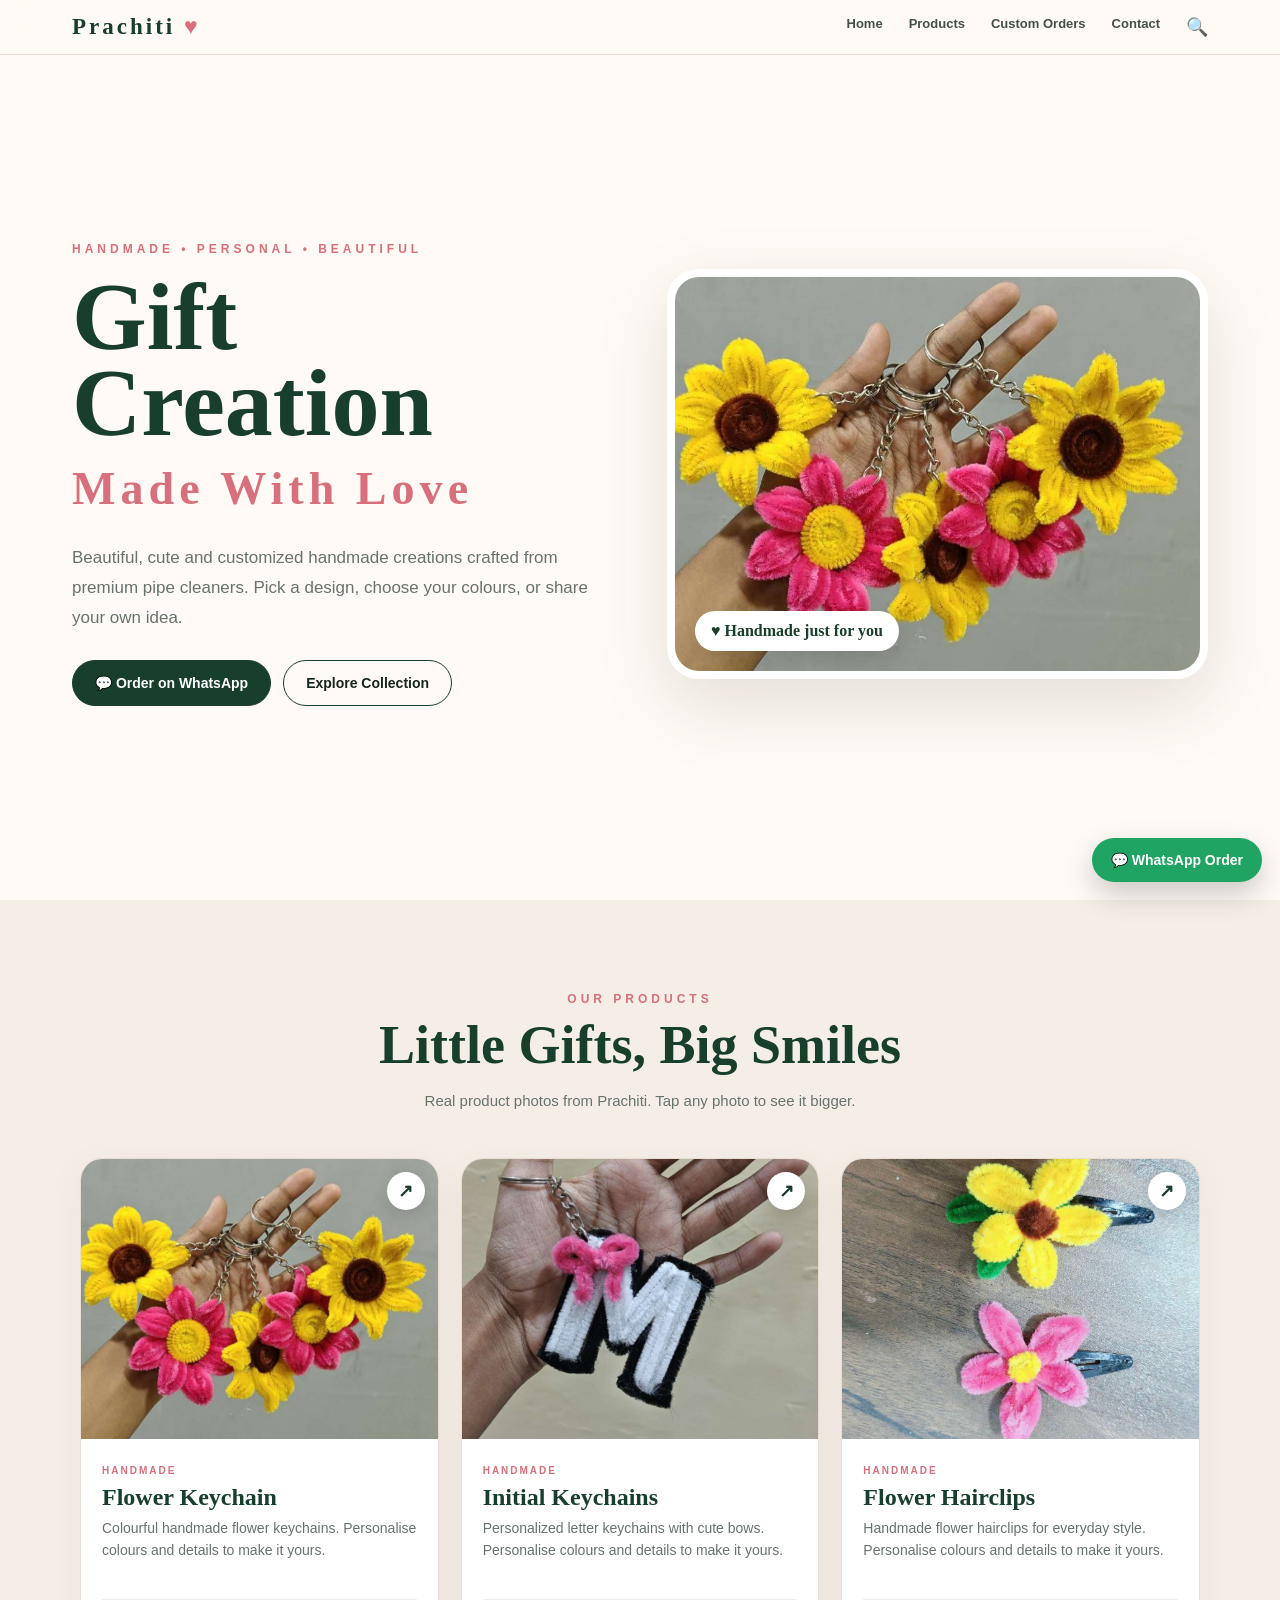
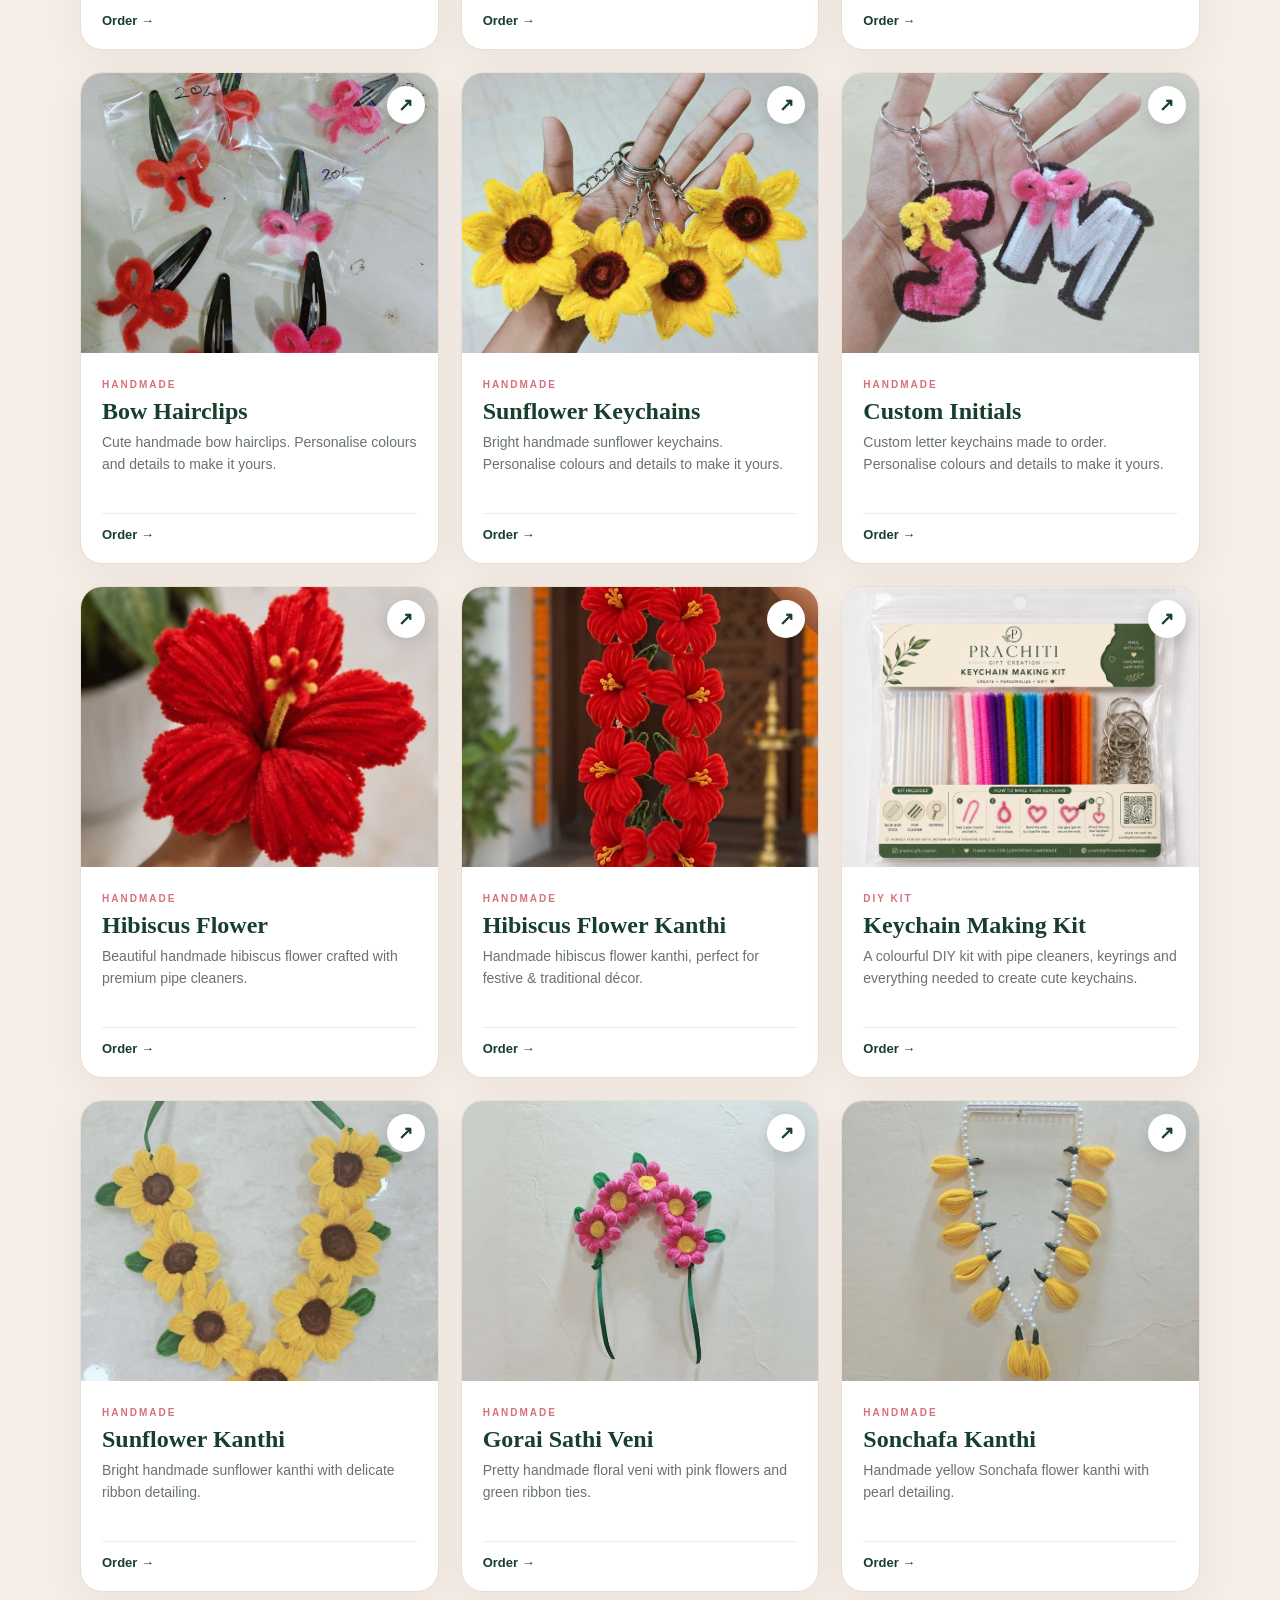
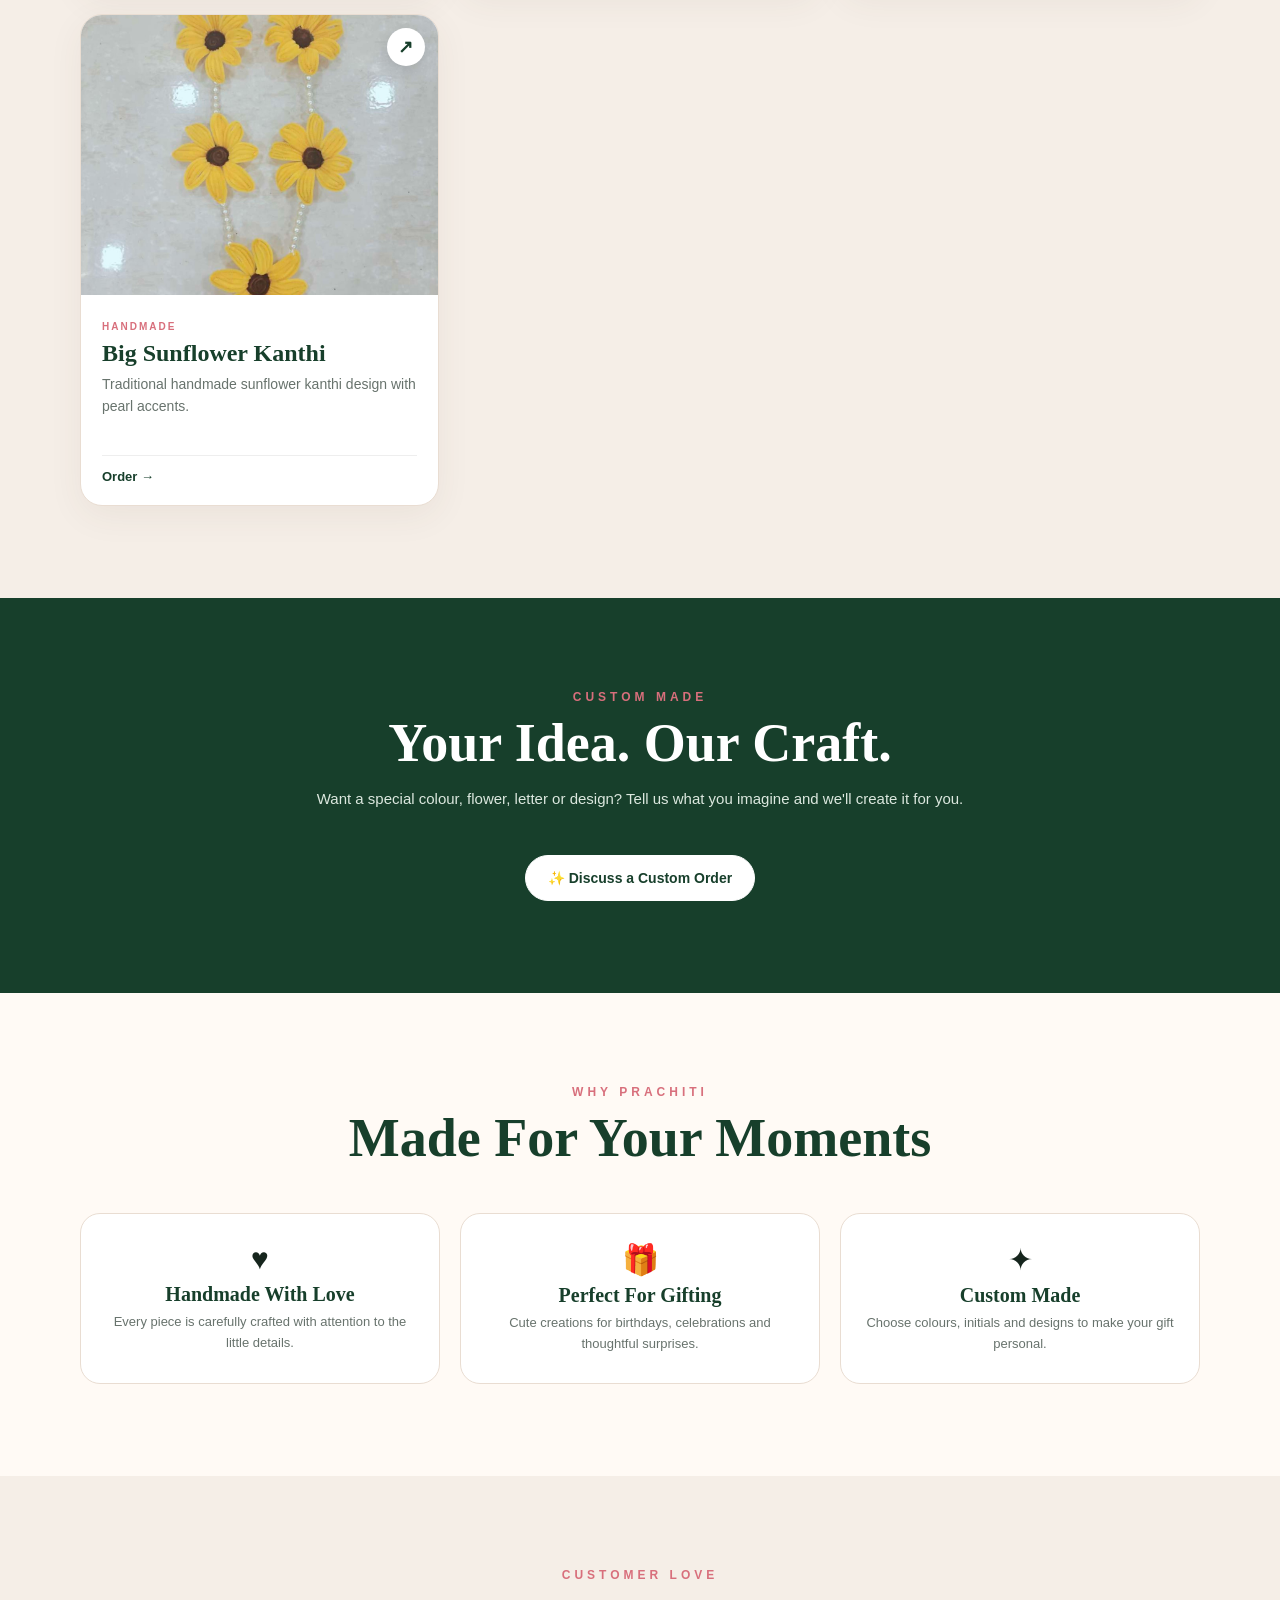
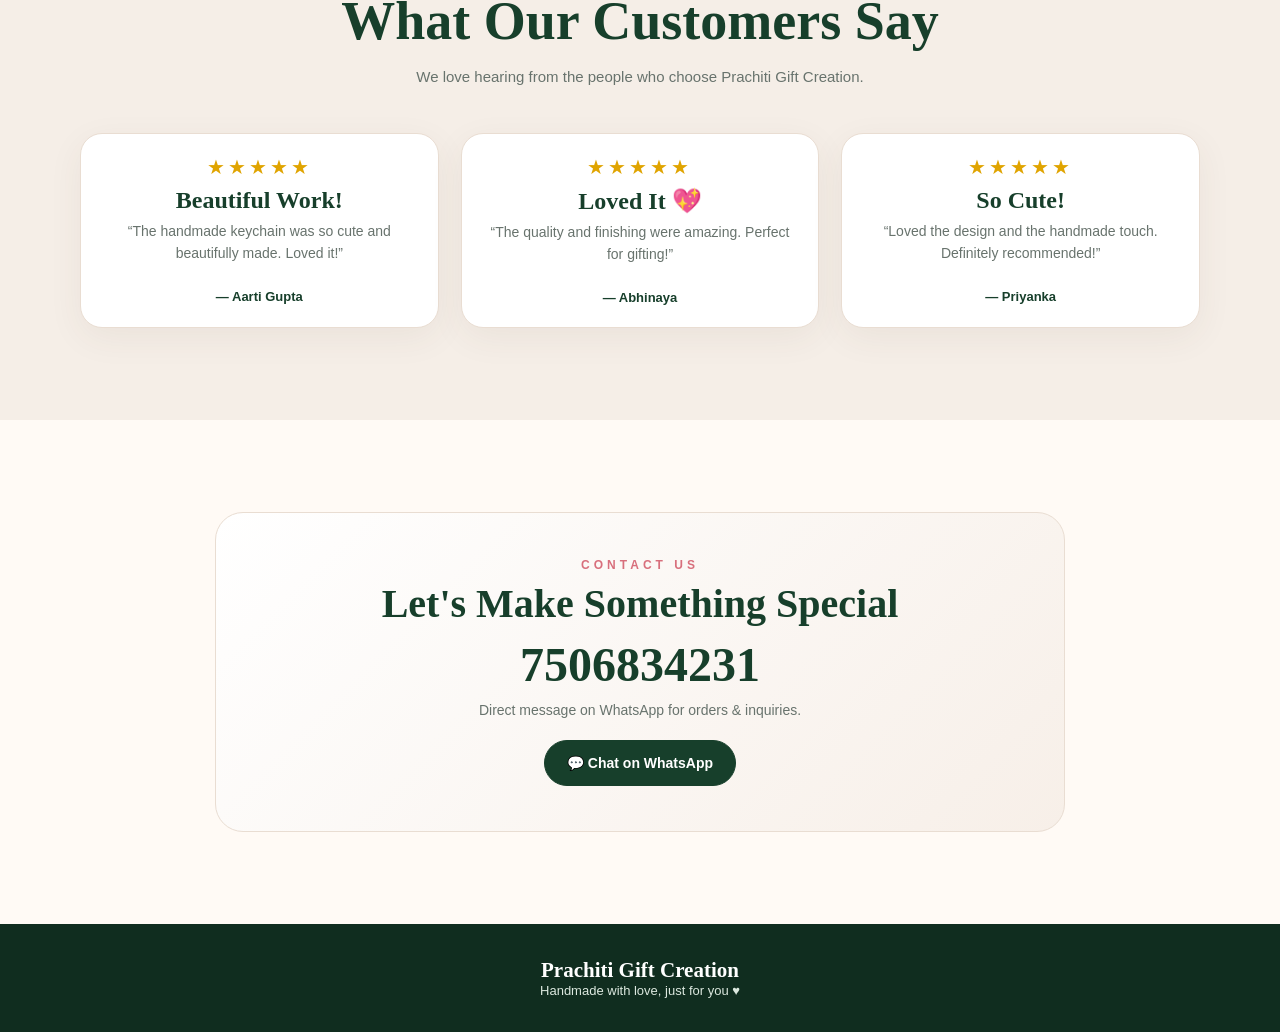
==== index.html @ 1c146f31 "Implement search box in index.html Added a search box with input and button for searching products." ====
<!doctype html>
<html lang="en">
<head>
<meta charset="utf-8">
<meta name="viewport" content="width=device-width,initial-scale=1">
<meta name="theme-color" content="#173f2b">
<title>Prachiti Gift Creation — Handmade With Love</title>
<meta name="description" content="Prachiti Gift Creation — handmade keychains, hairclips and custom gifts.">
<style>
:root{--g:#173f2b;--g2:#2b6546;--p:#d86f7c;--cream:#fffaf5;--soft:#f5eee7;--ink:#16251d;--muted:#68736d;--line:#e9ddd2}
*{box-sizing:border-box;margin:0;padding:0}
html{scroll-behavior:smooth}
body{background:var(--cream);color:var(--ink);font-family:Georgia,"Times New Roman",serif}
a{text-decoration:none;color:inherit} button{font:inherit}
.nav{position:fixed;top:0;left:0;right:0;z-index:50;background:#fffaf5e8;backdrop-filter:blur(16px);border-bottom:1px solid var(--line)}
.nav-in{max-width:1180px;margin:auto;padding:14px 22px;display:flex;align-items:center;justify-content:space-between}
.logo{font-size:23px;font-weight:700;letter-spacing:3px;color:var(--g)} .logo b{color:var(--p)}
.links{display:flex;gap:26px;font:700 13px Arial,sans-serif;color:#435149} .links a:hover{color:var(--p)}
.hero{max-width:1180px;margin:auto;min-height:100vh;padding:118px 22px 70px;display:grid;grid-template-columns:1fr 1fr;gap:54px;align-items:center}
.kicker{font:700 12px Arial,sans-serif;letter-spacing:4px;text-transform:uppercase;color:var(--p)}
h1{font-size:clamp(54px,8vw,96px);line-height:.9;color:var(--g);margin:18px 0}
.hero h1 span{display:block;font-size:.48em;letter-spacing:5px;color:var(--p);line-height:1.4;margin-top:10px}
.hero p{max-width:570px;font:17px/1.75 Arial,sans-serif;color:var(--muted);margin:22px 0 28px}
.actions{display:flex;gap:12px;flex-wrap:wrap}
.btn{display:inline-flex;align-items:center;justify-content:center;padding:14px 22px;border-radius:999px;border:1px solid var(--g);font:700 14px Arial,sans-serif;transition:.25s}
.btn:hover{transform:translateY(-3px);box-shadow:0 10px 25px #173f2b20}
.primary{background:var(--g);color:#fff}
.hero-frame{border:8px solid #fff;border-radius:32px;overflow:hidden;box-shadow:0 25px 70px #4d3b2b25;position:relative}
.hero-frame img{display:block;width:100%;aspect-ratio:4/3;object-fit:cover}
.hero-label{position:absolute;left:20px;bottom:20px;background:white;border-radius:999px;padding:11px 16px;color:var(--g);font-weight:bold;box-shadow:0 8px 25px #0002}
section{padding:92px 22px} .soft{background:var(--soft)} .inner{max-width:1120px;margin:auto}
.heading{text-align:center;margin-bottom:44px} .heading h2{font-size:clamp(36px,5vw,54px);color:var(--g);margin-top:8px}
.heading p{max-width:650px;margin:12px auto;font:15px/1.7 Arial,sans-serif;color:var(--muted)}
.grid{display:grid;grid-template-columns:repeat(3,1fr);gap:22px}
.product-card{background:#fff;border:1px solid var(--line);border-radius:22px;overflow:hidden;box-shadow:0 10px 35px #4d3b2b10;transition:.3s}
.product-card:hover{transform:translateY(-7px);box-shadow:0 18px 45px #4d3b2b20}
.photo-btn{border:0;width:100%;height:280px;padding:0;background:#eee;display:block;position:relative;cursor:pointer;overflow:hidden}
.photo-btn img{width:100%;height:100%;object-fit:cover;display:block;transition:.4s} .product-card:hover .photo-btn img{transform:scale(1.04)}
.zoom{position:absolute;right:13px;top:13px;background:#fffdd;border-radius:50%;width:38px;height:38px;display:grid;place-items:center;background:#fff;color:var(--g);box-shadow:0 5px 16px #0002;font:bold 18px Arial}
.product-info{padding:21px} .pill{font:700 10px Arial,sans-serif;letter-spacing:2px;color:var(--p)}
.product-info h3{font-size:24px;color:var(--g);margin:6px 0}
.product-info p{font:14px/1.6 Arial,sans-serif;color:var(--muted);min-height:67px}
.product-bottom{margin-top:15px;padding-top:13px;border-top:1px solid #eee;display:flex;align-items:center;justify-content:space-between}
.price-note{font:700 12px Arial,sans-serif;color:#7a817d} .mini-order{font:700 13px Arial,sans-serif;color:var(--g)}
.custom{background:var(--g);color:#fff;text-align:center} .custom h2{color:#fff}
.custom p{max-width:660px;margin:12px auto 25px;color:#dce8df;font:15px/1.7 Arial,sans-serif}
.custom .primary{background:#fff;color:var(--g);border-color:#fff}
.features{display:grid;grid-template-columns:repeat(3,1fr);gap:20px}
.feature{text-align:center;padding:28px 20px;border:1px solid var(--line);border-radius:20px;background:#fff}
.ico{font-size:30px;margin-bottom:7px} .feature h3{color:var(--g);font-size:20px;margin-bottom:6px}
.feature p{font:13px/1.6 Arial,sans-serif;color:var(--muted)}
.contact-box{max-width:850px;margin:auto;padding:45px;text-align:center;border:1px solid var(--line);border-radius:28px;background:linear-gradient(135deg,#fff,#f7efe8)}
.phone{font-size:clamp(30px,5vw,48px);font-weight:bold;color:var(--g);margin:10px 0}
footer{background:#102d1f;color:#dce8df;text-align:center;padding:34px 20px;font:13px Arial,sans-serif} footer strong{font:700 21px Georgia,serif;color:#fff}
.sticky-wa{position:fixed;right:18px;bottom:18px;z-index:45;background:#1fa463;color:#fff;border-radius:999px;padding:14px 19px;font:700 14px Arial,sans-serif;box-shadow:0 12px 30px #0003}
.lightbox{position:fixed;inset:0;background:#000b;z-index:100;display:none;align-items:center;justify-content:center;padding:20px}
.lightbox.show{display:flex} .lightbox img{max-width:94vw;max-height:88vh;object-fit:contain;border-radius:15px;box-shadow:0 20px 70px #0008}
.close{position:fixed;right:18px;top:15px;width:45px;height:45px;border:0;border-radius:50%;background:#fff;color:#173f2b;font-size:28px;cursor:pointer}
@media(max-width:850px){.hero{grid-template-columns:1fr;gap:30px}.grid{grid-template-columns:1fr 1fr}.features{grid-template-columns:1fr}.links{display:none}}
@media(max-width:560px){.grid{grid-template-columns:1fr}section{padding:70px 16px}.hero{padding-left:16px;padding-right:16px}.photo-btn{height:300px}.product-info p{min-height:auto}.sticky-wa{left:16px;right:16px;text-align:center}}
      .review-card{text-align:center}
.stars{color:#e0a400;font:20px Arial,sans-serif;letter-spacing:3px;margin-bottom:8px}
.review-card strong{font:700 13px Arial,sans-serif;color:var(--g)}
      .search-btn{
  border:0;
  background:none;
  cursor:pointer;
  font-size:18px;
  color:var(--g);
      }
      .search-box{
  position:fixed;
  top:70px;
  right:20px;
  z-index:60;
  background:#fff;
  padding:12px;
  border:1px solid var(--line);
  border-radius:15px;
  box-shadow:0 10px 30px #0002;
  display:none;
}

.search-box.show{
  display:flex;
  gap:8px;
}

.search-box input{
  width:220px;
  padding:11px 13px;
  border:1px solid var(--line);
  border-radius:10px;
  outline:none;
}

.search-box button{
  border:0;
  background:var(--soft);
  border-radius:10px;
  width:40px;
  cursor:pointer;
}

@media(max-width:850px){
  .links{display:flex;gap:12px}
  .links a{display:none}
  .search-btn{display:block}
}
</style>
</head>
<body>
<nav class="nav"><div class="nav-in">
<a class="logo" href="#home">Prachiti <b>♥</b></a>
<div class="links">
<a href="#home">Home</a>
<a href="#products">Products</a>
<a href="#custom">Custom Orders</a>
<a href="#contact">Contact</a>
<button class="search-btn" onclick="openSearch()">🔍</button>
</div></nav>
<div class="search-box" id="searchBox">
  <input type="text" id="searchInput" placeholder="Search products..." oninput="searchProducts()">
  <button onclick="closeSearch()">×</button>
</div>
      
<main id="home">
<section class="hero">
<div>
<div class="kicker">Handmade • Personal • Beautiful</div>
<h1>Gift<br>Creation <span>Made With Love</span></h1>
<p>Beautiful, cute and customized handmade creations crafted from premium pipe cleaners. Pick a design, choose your colours, or share your own idea.</p>
<div class="actions">
<a class="btn primary" href="https://wa.me/917506834231?text=Hi%20Prachiti%20Gift%20Creation!%20I%20want%20to%20place%20an%20order." target="_blank">💬 Order on WhatsApp</a>
<a class="btn" href="#products">Explore Collection</a>
</div>
</div>
<div class="hero-frame"><img src="images/product-1.jpg" alt="Prachiti flower keychains"><div class="hero-label">♥ Handmade just for you</div></div>
</section>

<section class="soft" id="products">
<div class="inner">
<div class="heading"><div class="kicker">Our Products</div><h2>Little Gifts, Big Smiles</h2><p>Real product photos from Prachiti. Tap any photo to see it bigger.</p></div>
<div class="grid"><article class="product-card">
      <button class="photo-btn" onclick="openLightbox('images/product-1.jpg','Flower Keychain')">
        <img src="images/product-1.jpg" alt="Flower Keychain" loading="lazy"><span class="zoom">↗</span>
      </button>
      <div class="product-info">
        <span class="pill">HANDMADE</span><h3>Flower Keychain</h3>
        <p>Colourful handmade flower keychains. Personalise colours and details to make it yours.</p>
        <div class="product-bottom">
          <a class="mini-order" href="https://wa.me/917506834231?text=Hi%20Prachiti!%20I%20want%20to%20order%20Flower%20Keychain." target="_blank">Order →</a>
        </div>
      </div>
    </article>
<article class="product-card">
      <button class="photo-btn" onclick="openLightbox('images/product-2.jpg','Initial Keychains')">
        <img src="images/product-2.jpg" alt="Initial Keychains" loading="lazy"><span class="zoom">↗</span>
      </button>
      <div class="product-info">
        <span class="pill">HANDMADE</span><h3>Initial Keychains</h3>
        <p>Personalized letter keychains with cute bows. Personalise colours and details to make it yours.</p>
        <div class="product-bottom">
          <a class="mini-order" href="https://wa.me/917506834231?text=Hi%20Prachiti!%20I%20want%20to%20order%20Initial%20Keychains." target="_blank">Order →</a>
        </div>
      </div>
    </article>
<article class="product-card">
      <button class="photo-btn" onclick="openLightbox('images/product-3.jpg','Flower Hairclips')">
        <img src="images/product-3.jpg" alt="Flower Hairclips" loading="lazy"><span class="zoom">↗</span>
      </button>
      <div class="product-info">
        <span class="pill">HANDMADE</span><h3>Flower Hairclips</h3>
        <p>Handmade flower hairclips for everyday style. Personalise colours and details to make it yours.</p>
        <div class="product-bottom">
          <a class="mini-order" href="https://wa.me/917506834231?text=Hi%20Prachiti!%20I%20want%20to%20order%20Flower%20Hairclips." target="_blank">Order →</a>
        </div>
      </div>
    </article>
<article class="product-card">
      <button class="photo-btn" onclick="openLightbox('images/product-4.jpg','Bow Hairclips')">
        <img src="images/product-4.jpg" alt="Bow Hairclips" loading="lazy"><span class="zoom">↗</span>
      </button>
      <div class="product-info">
        <span class="pill">HANDMADE</span><h3>Bow Hairclips</h3>
        <p>Cute handmade bow hairclips. Personalise colours and details to make it yours.</p>
        <div class="product-bottom">
          <a class="mini-order" href="https://wa.me/917506834231?text=Hi%20Prachiti!%20I%20want%20to%20order%20Bow%20Hairclips." target="_blank">Order →</a>
        </div>
      </div>
    </article>
<article class="product-card">
      <button class="photo-btn" onclick="openLightbox('images/product-5.jpg','Sunflower Keychains')">
        <img src="images/product-5.jpg" alt="Sunflower Keychains" loading="lazy"><span class="zoom">↗</span>
      </button>
      <div class="product-info">
        <span class="pill">HANDMADE</span><h3>Sunflower Keychains</h3>
        <p>Bright handmade sunflower keychains. Personalise colours and details to make it yours.</p>
        <div class="product-bottom">
          <a class="mini-order" href="https://wa.me/917506834231?text=Hi%20Prachiti!%20I%20want%20to%20order%20Sunflower%20Keychains." target="_blank">Order →</a>
        </div>
      </div>
    </article>
<article class="product-card">
      <button class="photo-btn" onclick="openLightbox('images/product-6.jpg','Custom Initials')">
        <img src="images/product-6.jpg" alt="Custom Initials" loading="lazy"><span class="zoom">↗</span>
      </button>
      <div class="product-info">
        <span class="pill">HANDMADE</span><h3>Custom Initials</h3>
        <p>Custom letter keychains made to order. Personalise colours and details to make it yours.</p>
        <div class="product-bottom">
          <a class="mini-order" href="https://wa.me/917506834231?text=Hi%20Prachiti!%20I%20want%20to%20order%20Custom%20Initials." target="_blank">Order →</a>
        </div>
      </div>
    </article>
<article class="product-card">
      <button class="photo-btn" onclick="openLightbox('images/hibiscus-flower.jpg','Hibiscus Flower')">
        <img src="images/hibiscus-flower.jpg" alt="Hibiscus Flower" loading="lazy"><span class="zoom">↗</span>
      </button>
      <div class="product-info">
        <span class="pill">HANDMADE</span><h3>Hibiscus Flower</h3>
        <p>Beautiful handmade hibiscus flower crafted with premium pipe cleaners.</p>
        <div class="product-bottom"><a class="mini-order" href="https://wa.me/917506834231?text=Hi%20Prachiti!%20I%20want%20to%20order%20Hibiscus%20Flower." target="_blank">Order →</a></div>
      </div>
    </article>
<article class="product-card">
      <button class="photo-btn" onclick="openLightbox('images/red-flower-toran.jpg','Red Flower Toran')">
        <img src="images/red-flower-toran.jpg" alt="Red Flower Toran" loading="lazy"><span class="zoom">↗</span>
      </button>
      <div class="product-info">
        <span class="pill">HANDMADE</span><h3>Hibiscus Flower Kanthi</h3>
        <p>Handmade hibiscus flower kanthi, perfect for festive & traditional décor.</p>
        <div class="product-bottom"><a class="mini-order" href="https://wa.me/917506834231?text=Hi%20Prachiti!%20I%20want%20to%20order%20Red%20Flower%20Toran." target="_blank">Order →</a></div>
      </div>
    </article>
<article class="product-card">
      <button class="photo-btn" onclick="openLightbox('images/keychain-making-kit.png','Keychain Making Kit')">
        <img src="images/keychain-making-kit.png" alt="Keychain Making Kit" loading="lazy"><span class="zoom">↗</span>
      </button>
      <div class="product-info">
        <span class="pill">DIY KIT</span><h3>Keychain Making Kit</h3>
        <p>A colourful DIY kit with pipe cleaners, keyrings and everything needed to create cute keychains.</p>
        <div class="product-bottom"><a class="mini-order" href="https://wa.me/917506834231?text=Hi%20Prachiti!%20I%20want%20to%20order%20Keychain%20Making%20Kit." target="_blank">Order →</a></div>
      </div>
    </article>
<article class="product-card">
      <button class="photo-btn" onclick="openLightbox('images/sunflower-kanthi.jpg','Sunflower Kanthi')">
        <img src="images/sunflower-kanthi.jpg" alt="Sunflower Kanthi" loading="lazy"><span class="zoom">↗</span>
      </button>
      <div class="product-info">
        <span class="pill">HANDMADE</span><h3>Sunflower Kanthi</h3>
        <p>Bright handmade sunflower kanthi with delicate ribbon detailing.</p>
        <div class="product-bottom"><a class="mini-order" href="https://wa.me/917506834231?text=Hi%20Prachiti!%20I%20want%20to%20order%20Sunflower%20Kanthi." target="_blank">Order →</a></div>
      </div>
    </article>
<article class="product-card">
      <button class="photo-btn" onclick="openLightbox('images/gorai-sathi-veni.jpg','Gorai Sathi Veni')">
        <img src="images/gorai-sathi-veni.jpg" alt="Gorai Sathi Veni" loading="lazy"><span class="zoom">↗</span>
      </button>
      <div class="product-info">
        <span class="pill">HANDMADE</span><h3>Gorai Sathi Veni</h3>
        <p>Pretty handmade floral veni with pink flowers and green ribbon ties.</p>
        <div class="product-bottom"><a class="mini-order" href="https://wa.me/917506834231?text=Hi%20Prachiti!%20I%20want%20to%20order%20Gorai%20Sathi%20Veni." target="_blank">Order →</a></div>
      </div>
    </article>
<article class="product-card">
      <button class="photo-btn" onclick="openLightbox('images/sonchafa-kanthi.jpg','Sonchafa Kanthi')">
        <img src="images/sonchafa-kanthi.jpg" alt="Sonchafa Kanthi" loading="lazy"><span class="zoom">↗</span>
      </button>
      <div class="product-info">
        <span class="pill">HANDMADE</span><h3>Sonchafa Kanthi</h3>
        <p>Handmade yellow Sonchafa flower kanthi with pearl detailing.</p>
        <div class="product-bottom"><a class="mini-order" href="https://wa.me/917506834231?text=Hi%20Prachiti!%20I%20want%20to%20order%20Sonchafa%20Kanthi." target="_blank">Order →</a></div>
      </div>
    </article>
<article class="product-card">
      <button class="photo-btn" onclick="openLightbox('images/sonchafa-flower-kanthi.jpg','Sonchafa Flower Kanthi')">
        <img src="images/sonchafa-flower-kanthi.jpg" alt="Sonchafa Flower Kanthi" loading="lazy"><span class="zoom">↗</span>
      </button>
      <div class="product-info">
        <span class="pill">HANDMADE</span><h3>Big Sunflower Kanthi</h3>
        <p>Traditional handmade sunflower kanthi design with pearl accents.</p>
        <div class="product-bottom"><a class="mini-order" href="https://wa.me/917506834231?text=Hi%20Prachiti!%20I%20want%20to%20order%20Sonchafa%20Flower%20Kanthi." target="_blank">Order →</a></div>
      </div>
    </article></div>
</div>
</section>

<section class="custom" id="custom">
<div class="inner">
<div class="heading"><div class="kicker">Custom Made</div><h2>Your Idea. Our Craft.</h2><p>Want a special colour, flower, letter or design? Tell us what you imagine and we'll create it for you.</p></div>
<a class="btn primary" href="https://wa.me/917506834231?text=Hi%20Prachiti!%20I%20have%20a%20custom%20gift%20idea." target="_blank">✨ Discuss a Custom Order</a>
</div>
</section>

<section>
<div class="inner">
<div class="heading"><div class="kicker">Why Prachiti</div><h2>Made For Your Moments</h2></div>
<div class="features">
<div class="feature"><div class="ico">♥</div><h3>Handmade With Love</h3><p>Every piece is carefully crafted with attention to the little details.</p></div>
<div class="feature"><div class="ico">🎁</div><h3>Perfect For Gifting</h3><p>Cute creations for birthdays, celebrations and thoughtful surprises.</p></div>
<div class="feature"><div class="ico">✦</div><h3>Custom Made</h3><p>Choose colours, initials and designs to make your gift personal.</p></div>
</div>
</div>
</section> <section class="soft" id="reviews">
<div class="inner">
<div class="heading">
  <div class="kicker">Customer Love</div>
  <h2>What Our Customers Say</h2>
  <p>We love hearing from the people who choose Prachiti Gift Creation.</p>
</div>

<div class="grid">

<article class="product-card review-card">
  <div class="product-info">
    <div class="stars">★★★★★</div>
    <h3>Beautiful Work!</h3>
    <p>“The handmade keychain was so cute and beautifully made. Loved it!”</p>
    <strong>— Aarti Gupta</strong>
  </div>
</article>

<article class="product-card review-card">
  <div class="product-info">
    <div class="stars">★★★★★</div>
    <h3>Loved It 💖</h3>
    <p>“The quality and finishing were amazing. Perfect for gifting!”</p>
    <strong>— Abhinaya</strong>
  </div>
</article>

<article class="product-card review-card">
  <div class="product-info">
    <div class="stars">★★★★★</div>
    <h3>So Cute!</h3>
    <p>“Loved the design and the handmade touch. Definitely recommended!”</p>
    <strong>— Priyanka</strong>
  </div>
</article>

</div>
</div>
</section>

<section id="contact">
<div class="contact-box">
<div class="kicker">Contact Us</div>
<h2 style="font-size:40px;color:var(--g);margin:8px 0">Let's Make Something Special</h2>
<div class="phone">7506834231</div>
<p style="font:14px Arial,sans-serif;color:var(--muted);margin-bottom:22px">Direct message on WhatsApp for orders & inquiries.</p>
<a class="btn primary" href="https://wa.me/917506834231?text=Hi%20Prachiti%20Gift%20Creation!%20I%20would%20like%20to%20know%20more%20about%20your%20products." target="_blank">💬 Chat on WhatsApp</a>
</div>
</section>
</main>

<a class="sticky-wa" href="https://wa.me/917506834231?text=Hi%20Prachiti!%20I%20want%20to%20place%20an%20order." target="_blank">💬 WhatsApp Order</a>

<div class="lightbox" id="lightbox" onclick="closeLightbox()">
<button class="close" onclick="closeLightbox();event.stopPropagation()">×</button>
<img id="lightbox-img" src="" alt="" onclick="event.stopPropagation()">
</div>
<script>
function openLightbox(src, alt) {
  document.getElementById('lightbox-img').src=src;
  document.getElementById('lightbox-img').alt=alt;
  document.getElementById('lightbox').classList.add('show');
}
function closeLightbox() { document.getElementById('lightbox').classList.remove('show'); }
document.addEventListener('keydown',e=>{if(e.key==='Escape')closeLightbox();});
</script>
<footer><strong>Prachiti Gift Creation</strong><br>Handmade with love, just for you ♥</footer>
</body>
</html>
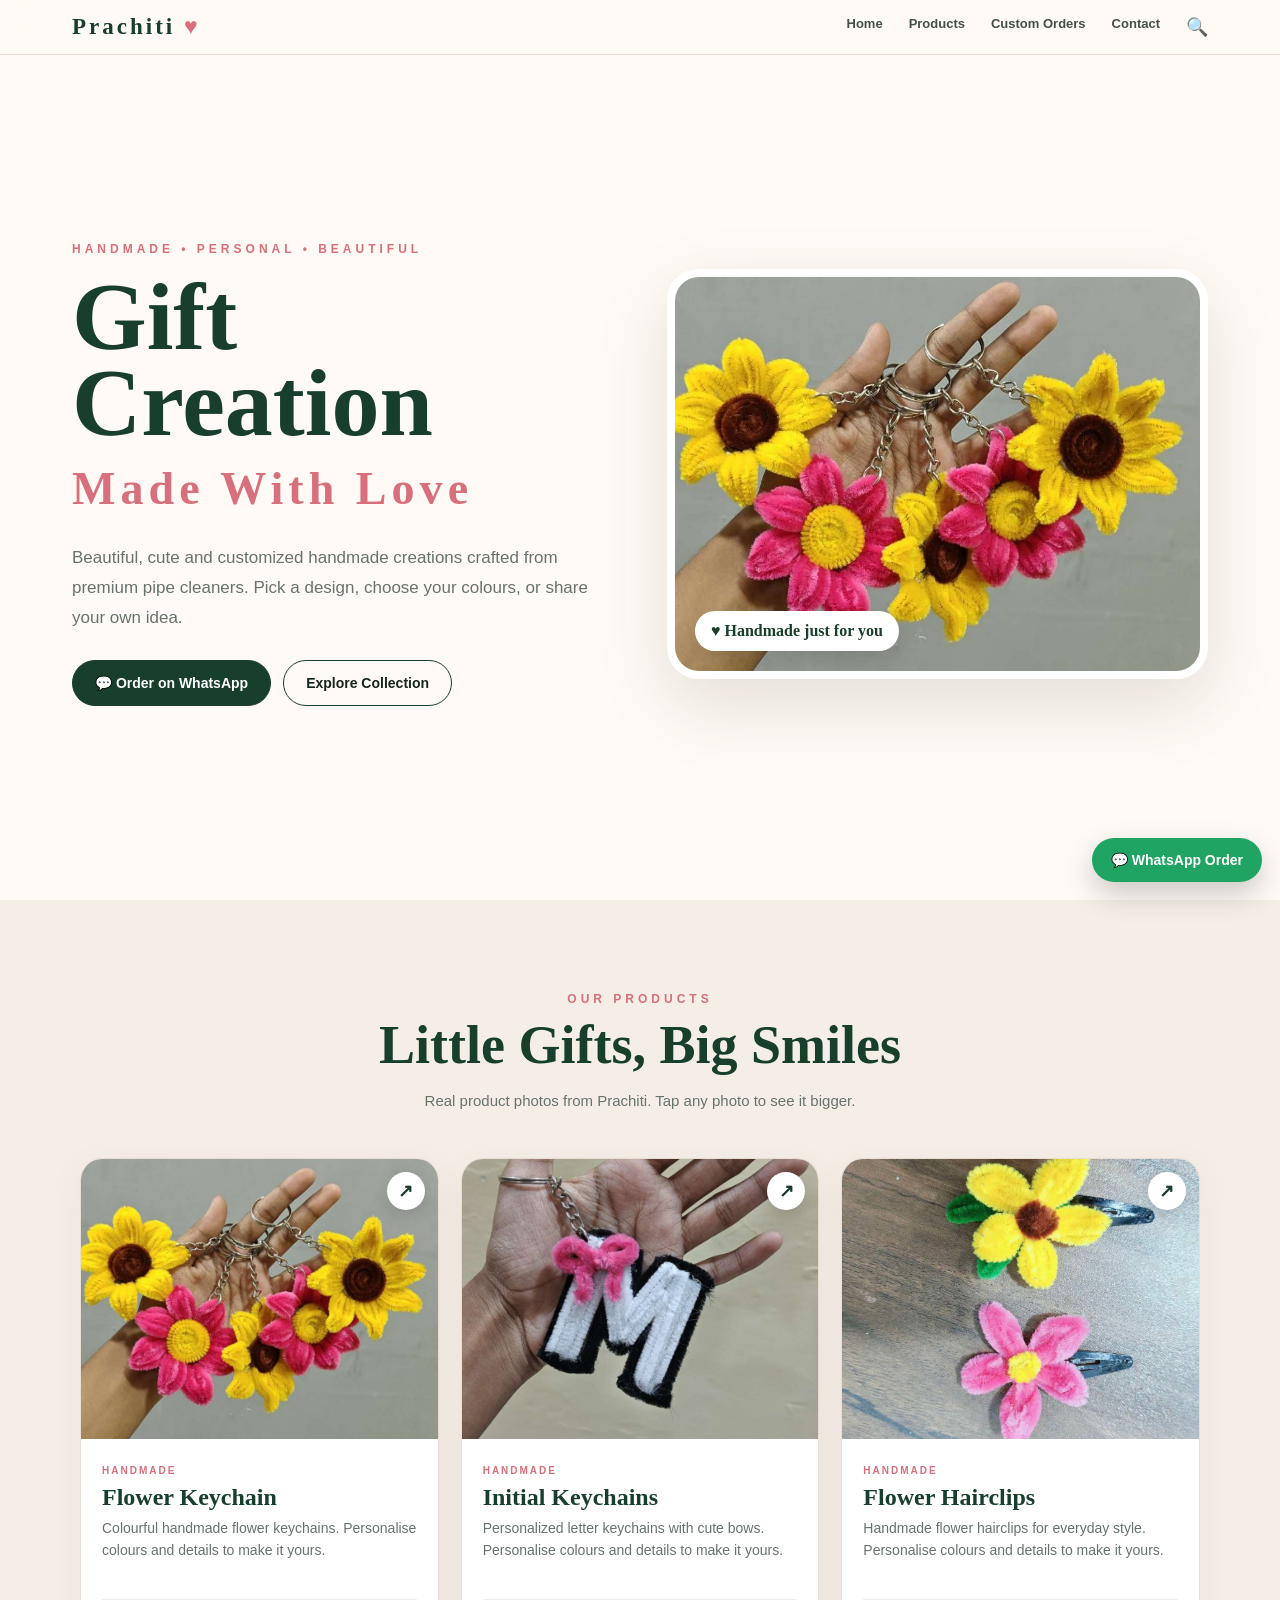
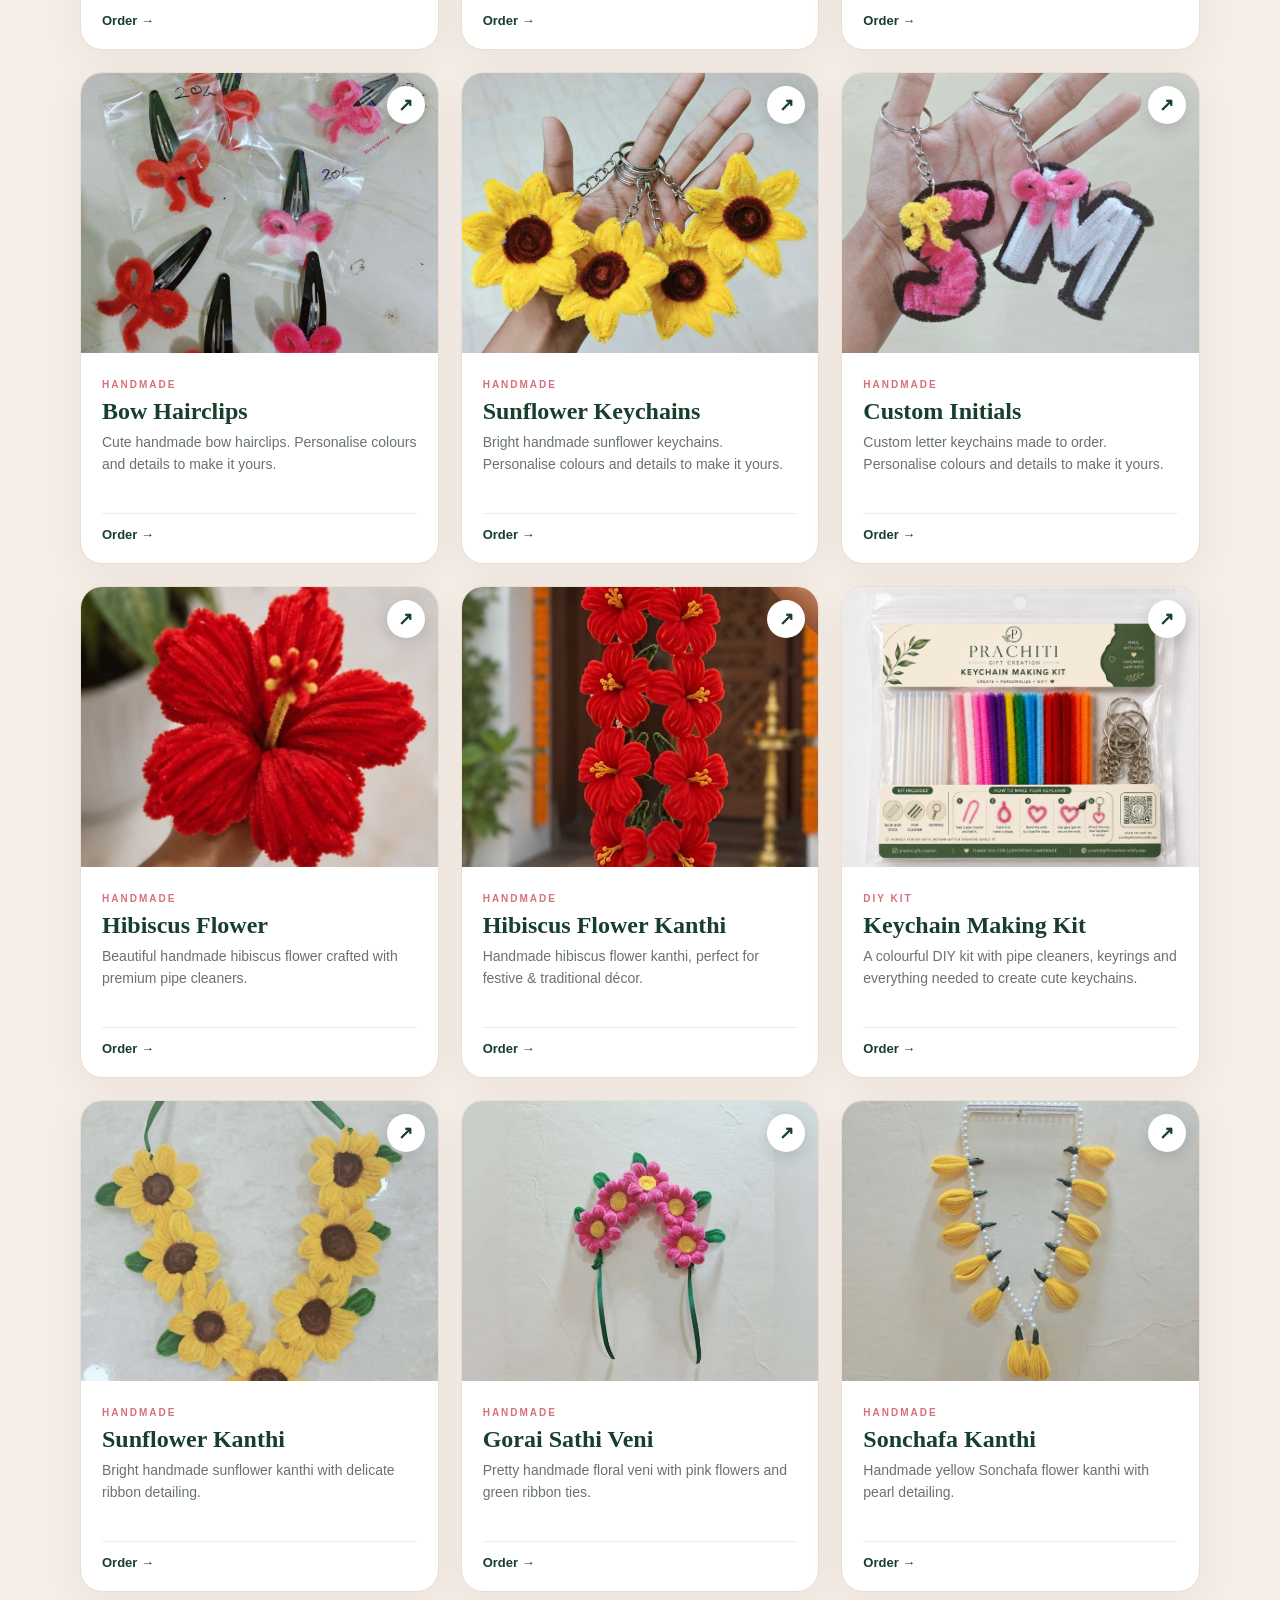
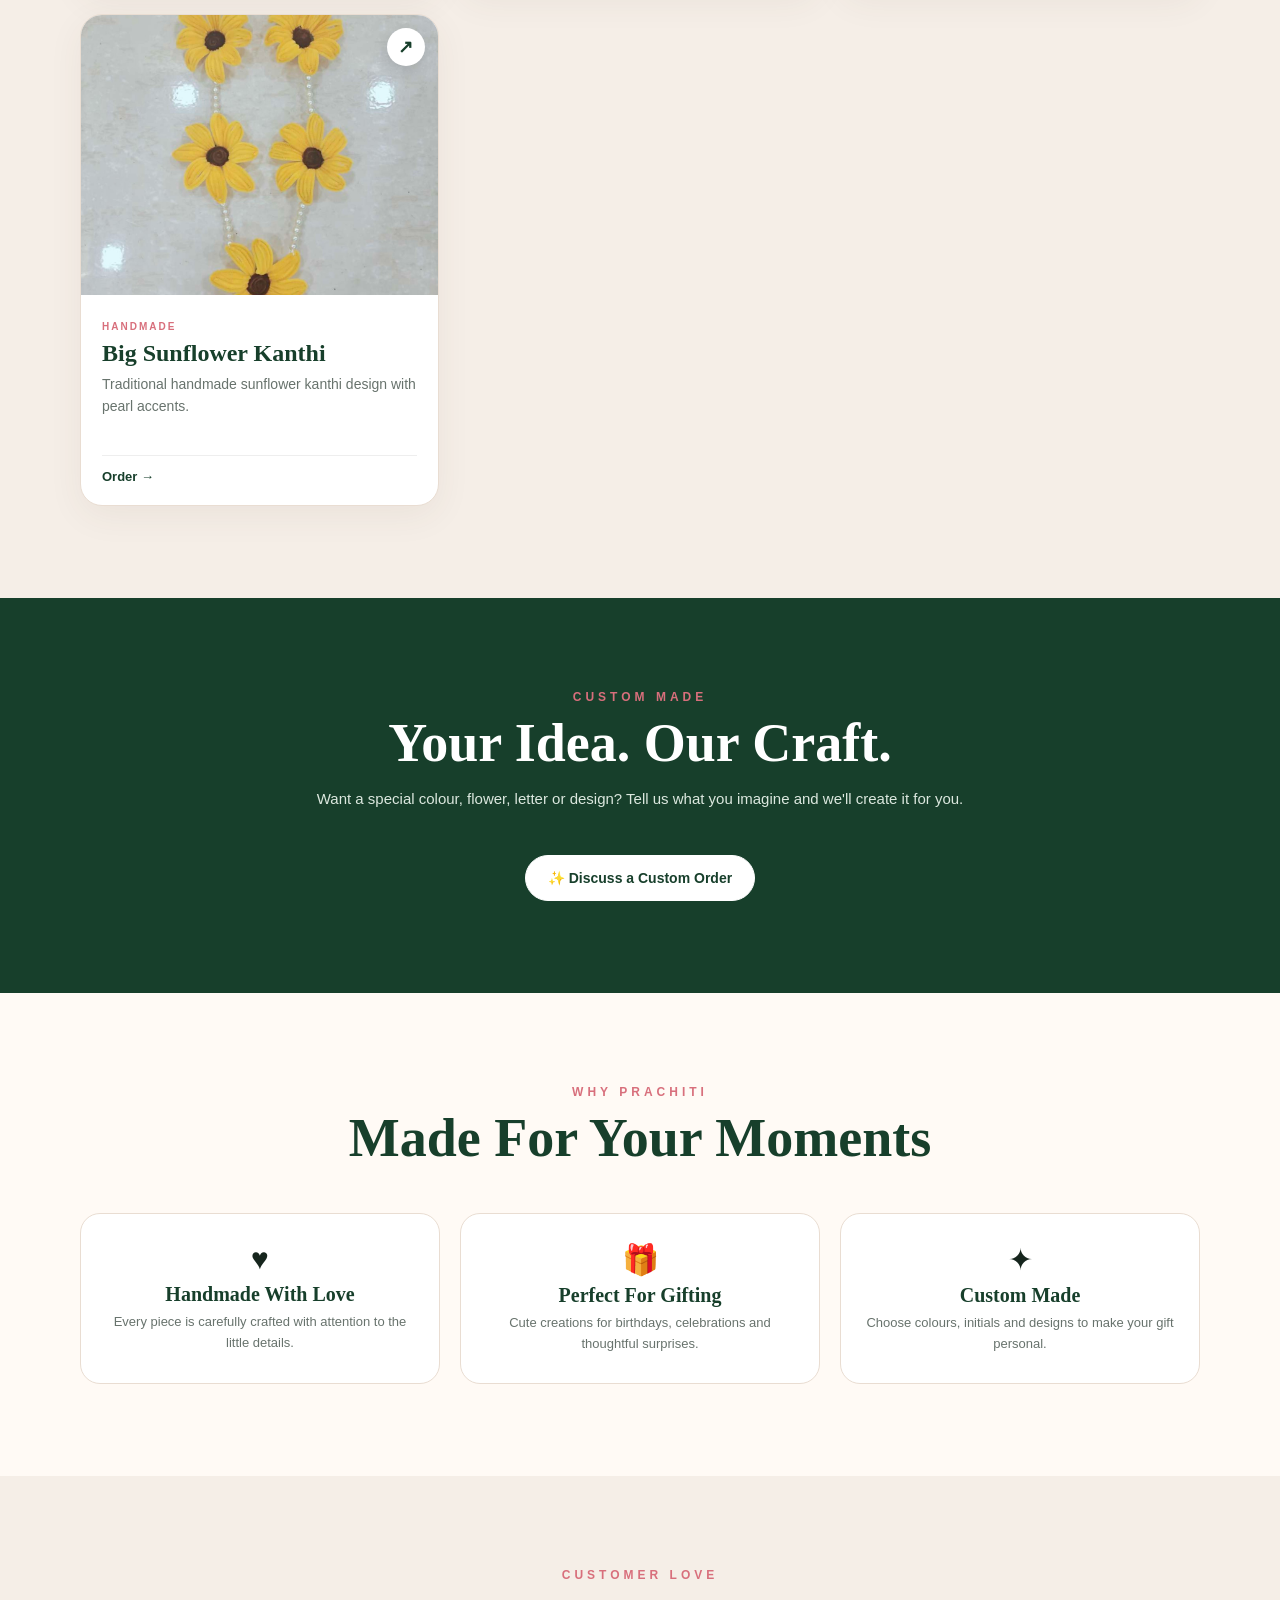
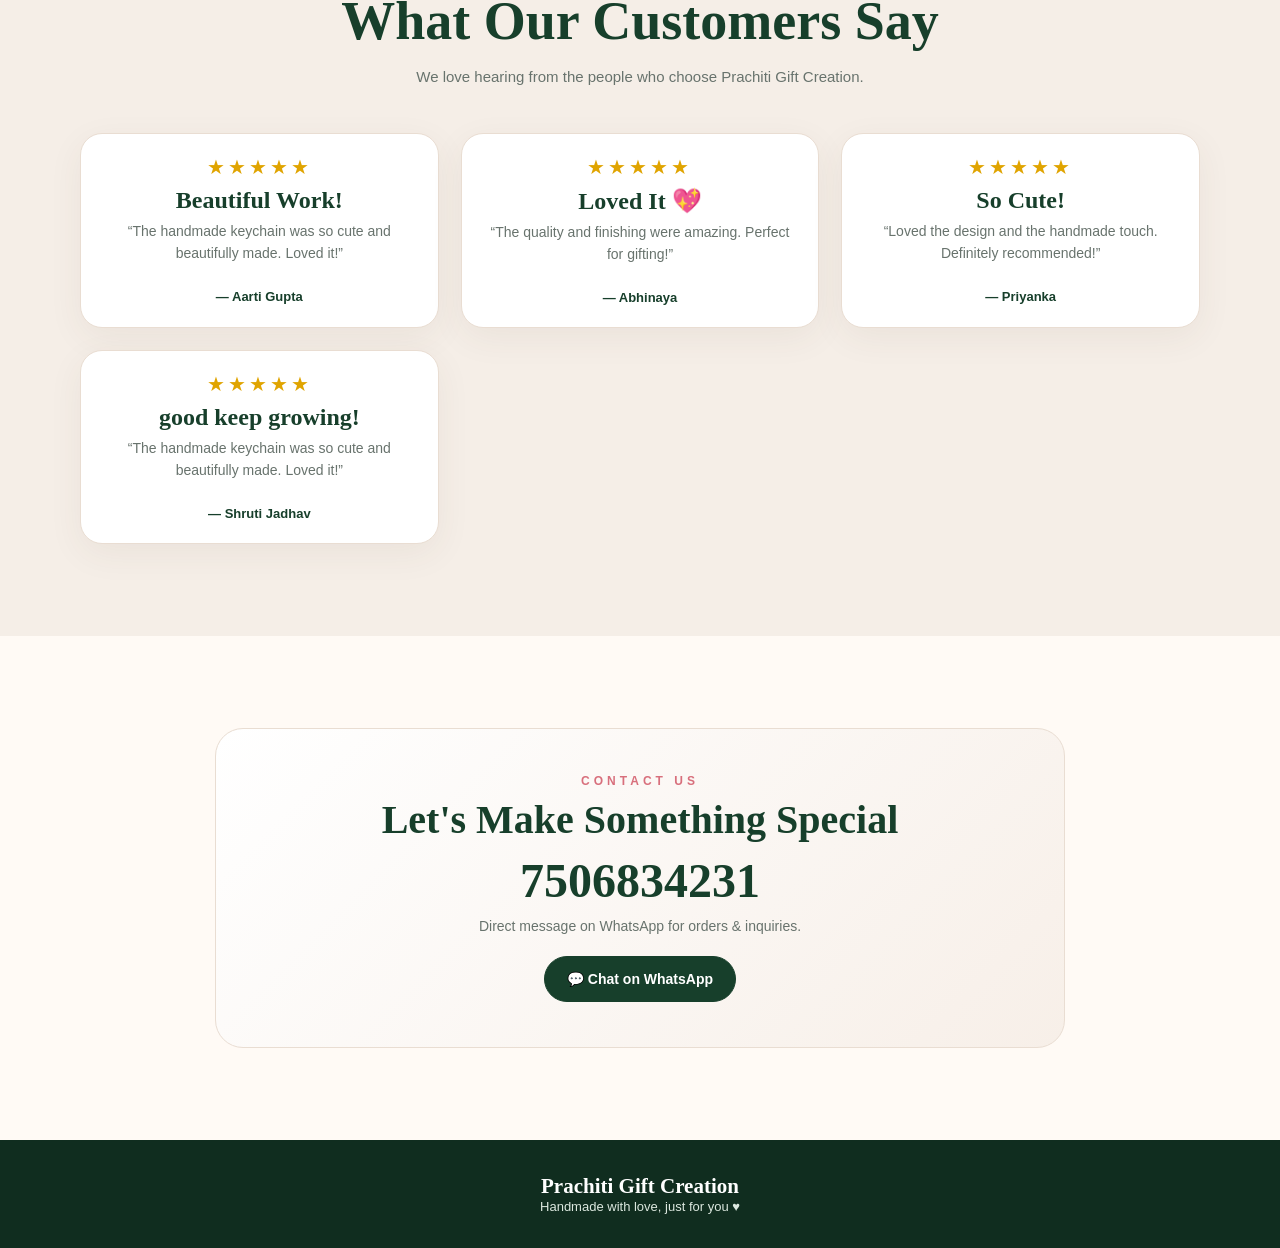
==== commit 3c4bc172: "Update index.html" ====
--- a/index.html
+++ b/index.html
@@ -121,7 +121,8 @@
 </div></nav>
 <div class="search-box" id="searchBox">
   <input type="text" id="searchInput" placeholder="Search products..." oninput="searchProducts()">
-  <button onclick="closeSearch()">×</button>
+  <button onclick="searchSite()">🔍</button>
+<button onclick="closeSearch()">×</button>
 </div>
       
 <main id="home">
@@ -338,7 +339,16 @@
     <strong>— Priyanka</strong>
   </div>
 </article>
-
+      
+<article class="product-card review-card">
+  <div class="product-info">
+    <div class="stars">★★★★★</div>
+    <h3>good keep growing!</h3>
+    <p>“The handmade keychain was so cute and beautifully made. Loved it!”</p>
+    <strong>— Shruti Jadhav</strong>
+  </div>
+</article>
+      
 </div>
 </div>
 </section>
@@ -370,5 +380,30 @@
 document.addEventListener('keydown',e=>{if(e.key==='Escape')closeLightbox();});
 </script>
 <footer><strong>Prachiti Gift Creation</strong><br>Handmade with love, just for you ♥</footer>
+      <script>
+function openSearch(){
+  document.getElementById("searchBox").classList.add("show");
+  document.getElementById("searchInput").focus();
+}
+
+function closeSearch(){
+  document.getElementById("searchBox").classList.remove("show");
+}
+
+function searchSite(){
+  const query = document.getElementById("searchInput").value.trim();
+
+  if(query === ""){
+    alert("Kuch search karo 😊");
+    return;
+  }
+
+  const found = window.find(query);
+
+  if(!found){
+    alert("Nahi mila 😅");
+  }
+}
+      </script>
 </body>
 </html>
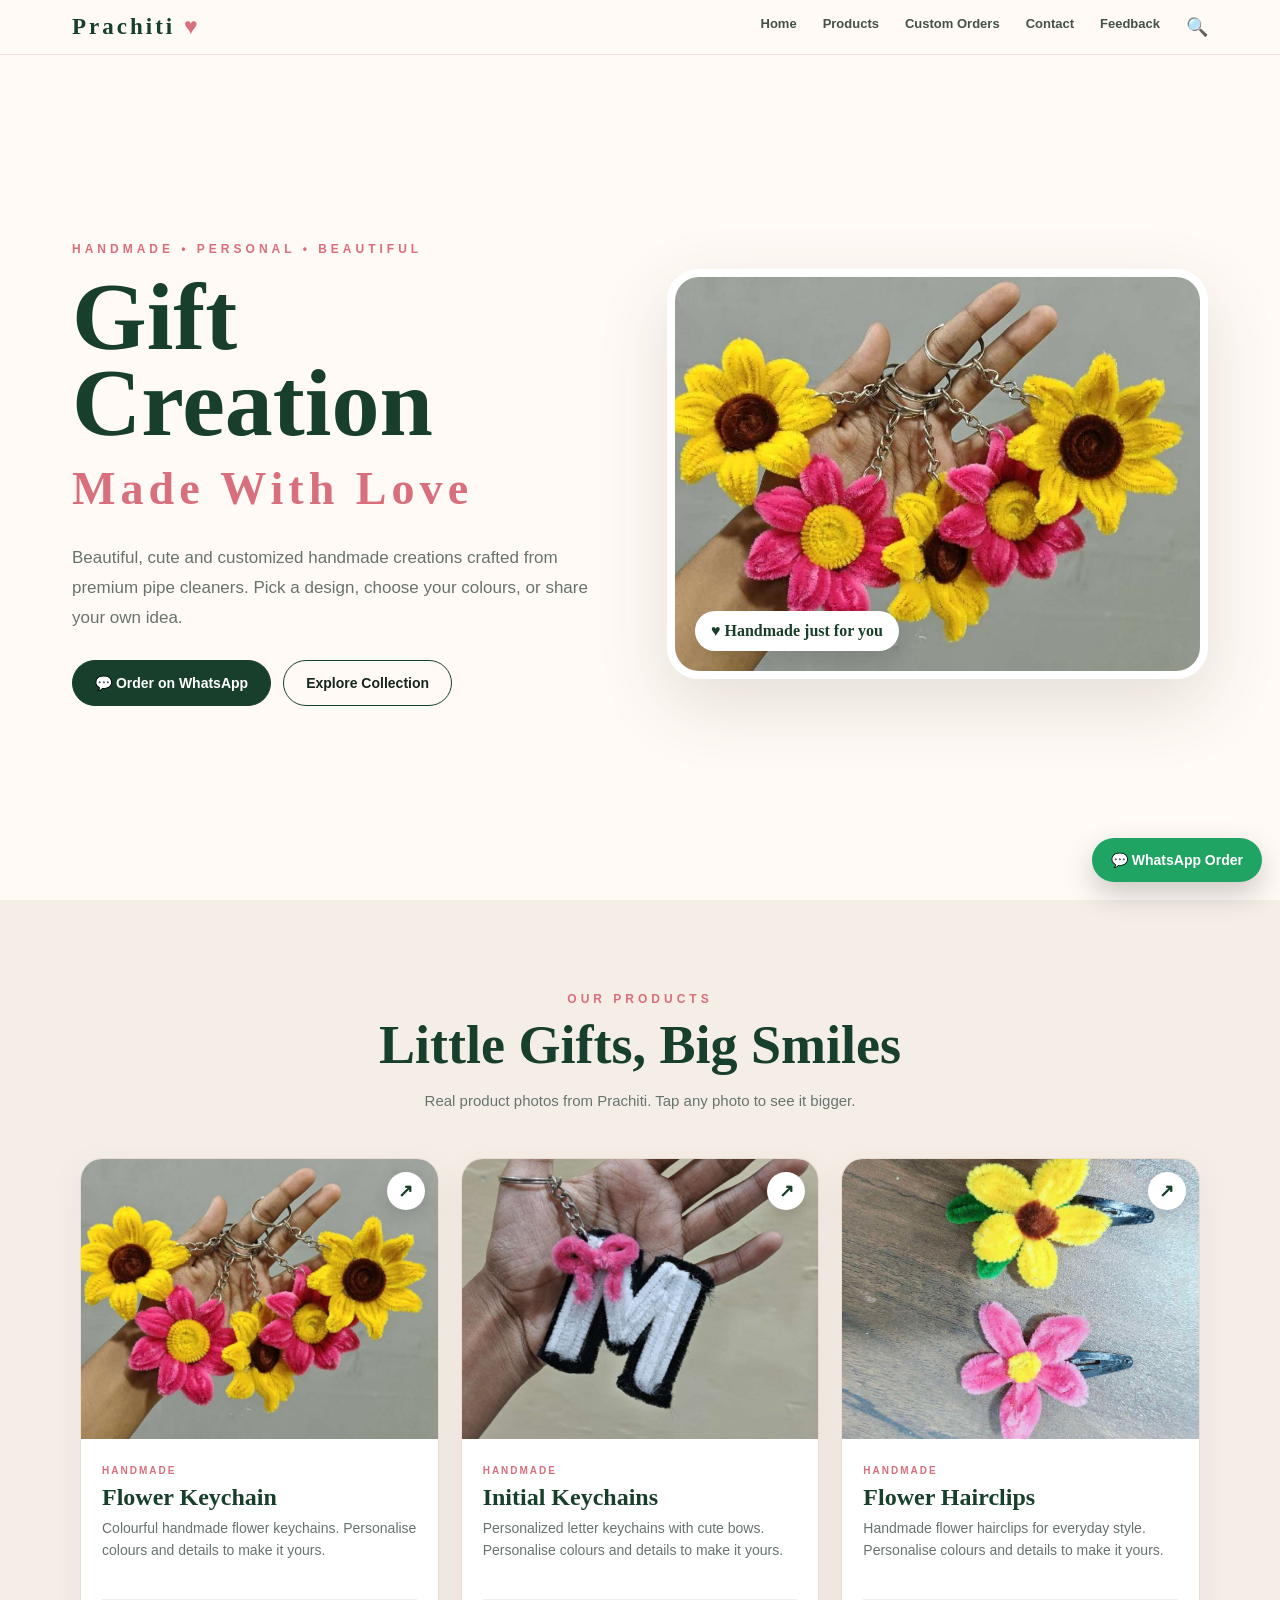
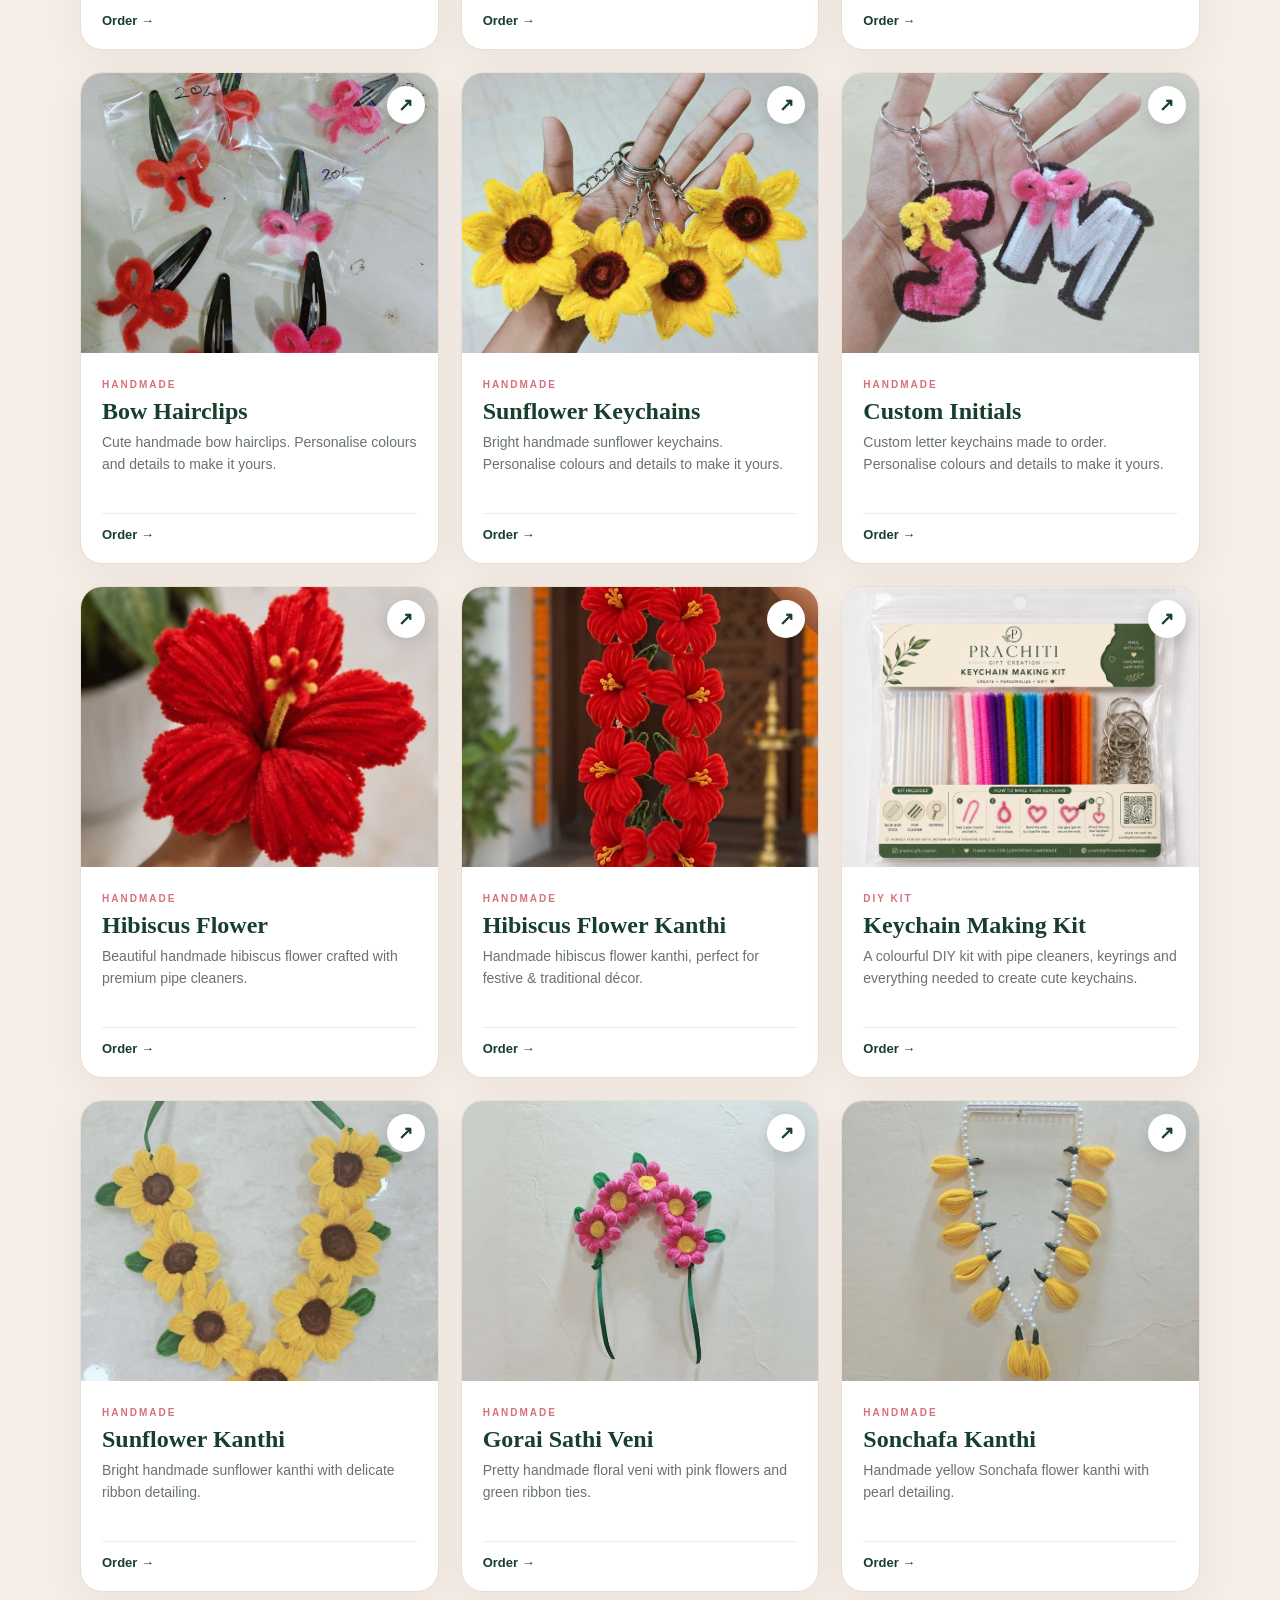
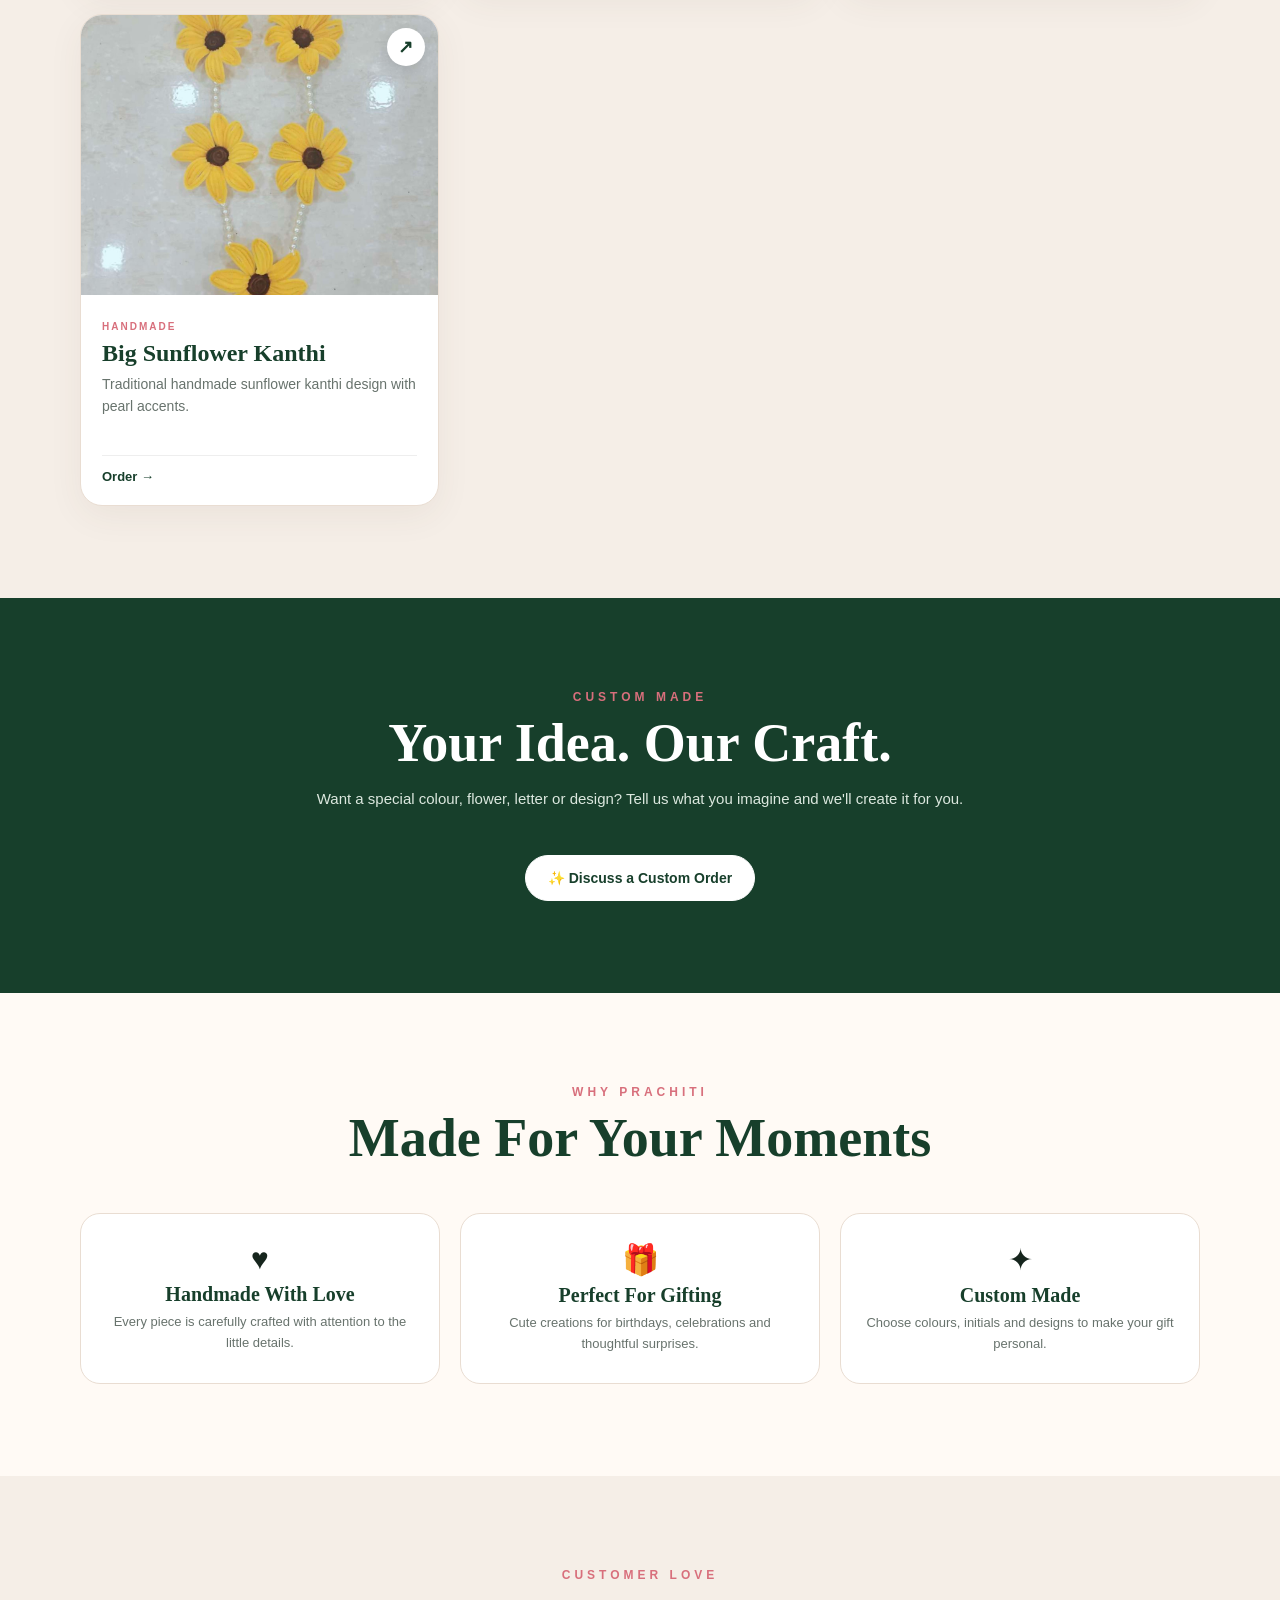
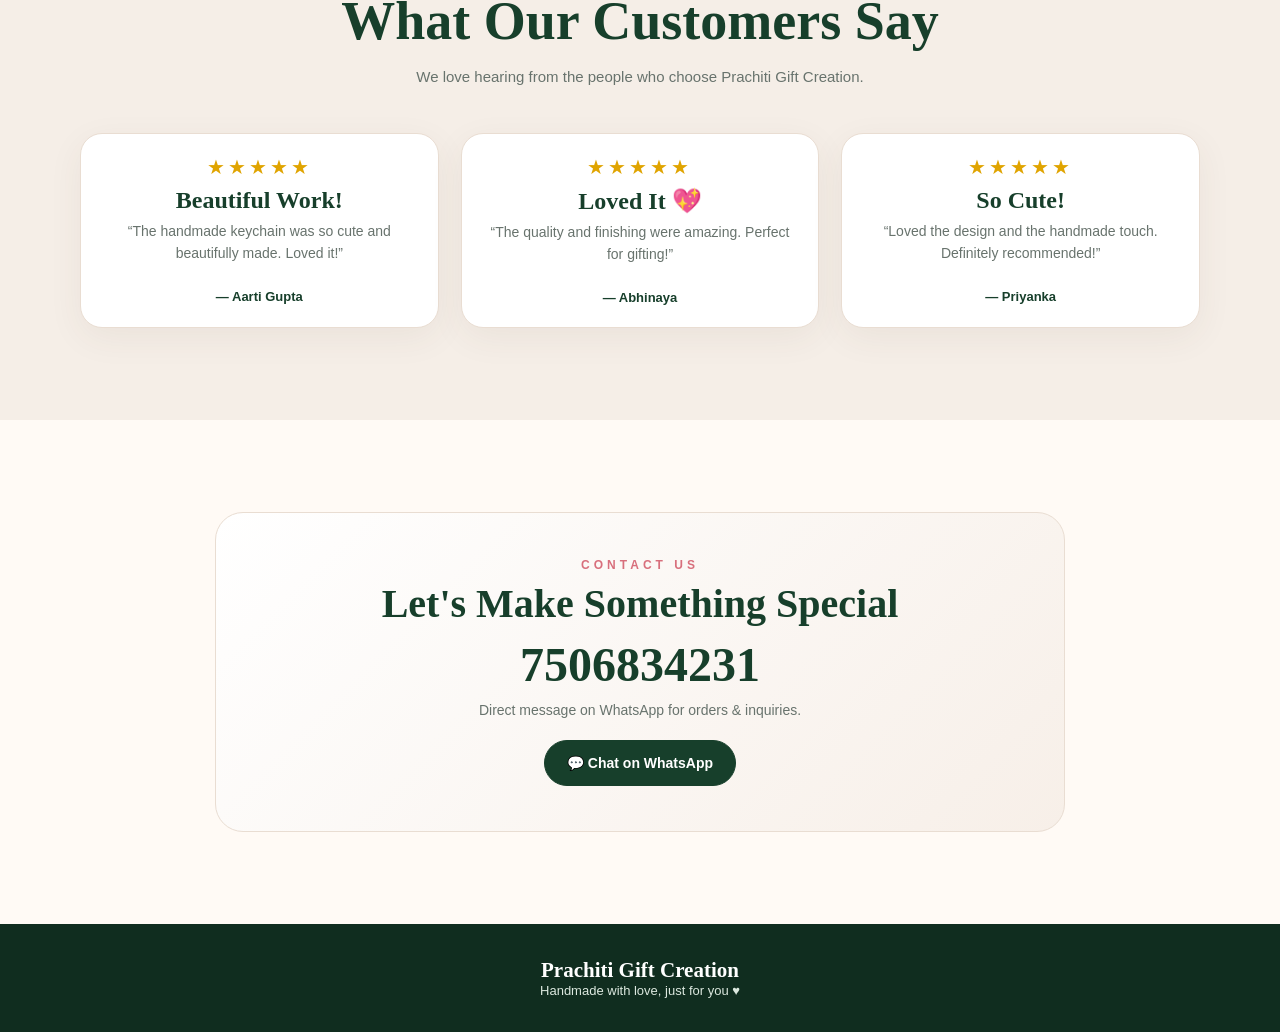
==== commit b350484e: "Rename index_updated.html to index.html" ====
--- a/index.html
+++ b/index.html
@@ -117,6 +117,7 @@
 <a href="#products">Products</a>
 <a href="#custom">Custom Orders</a>
 <a href="#contact">Contact</a>
+<a href="feedback.html">Feedback</a>
 <button class="search-btn" onclick="openSearch()">🔍</button>
 </div></nav>
 <div class="search-box" id="searchBox">
@@ -339,16 +340,7 @@
     <strong>— Priyanka</strong>
   </div>
 </article>
-      
-<article class="product-card review-card">
-  <div class="product-info">
-    <div class="stars">★★★★★</div>
-    <h3>good keep growing!</h3>
-    <p>“The handmade keychain was so cute and beautifully made. Loved it!”</p>
-    <strong>— Shruti Jadhav</strong>
-  </div>
-</article>
-      
+
 </div>
 </div>
 </section>
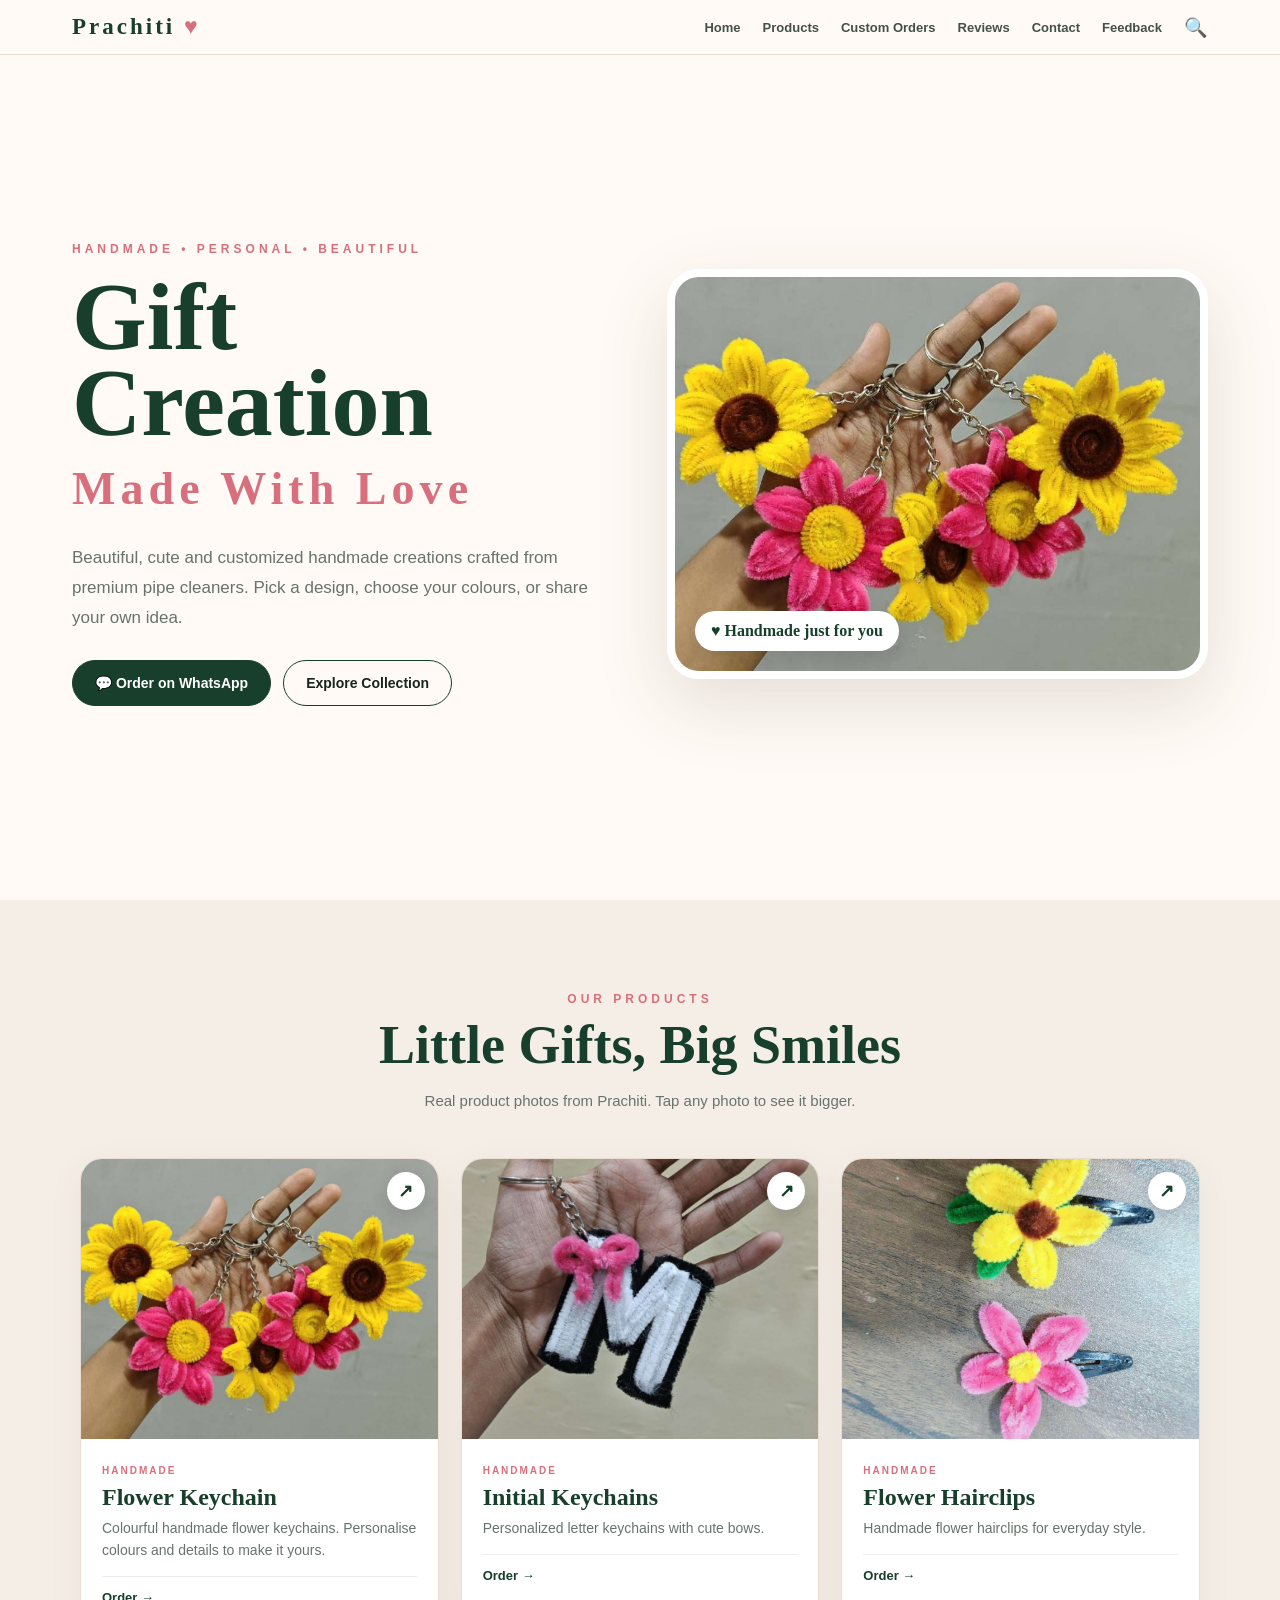
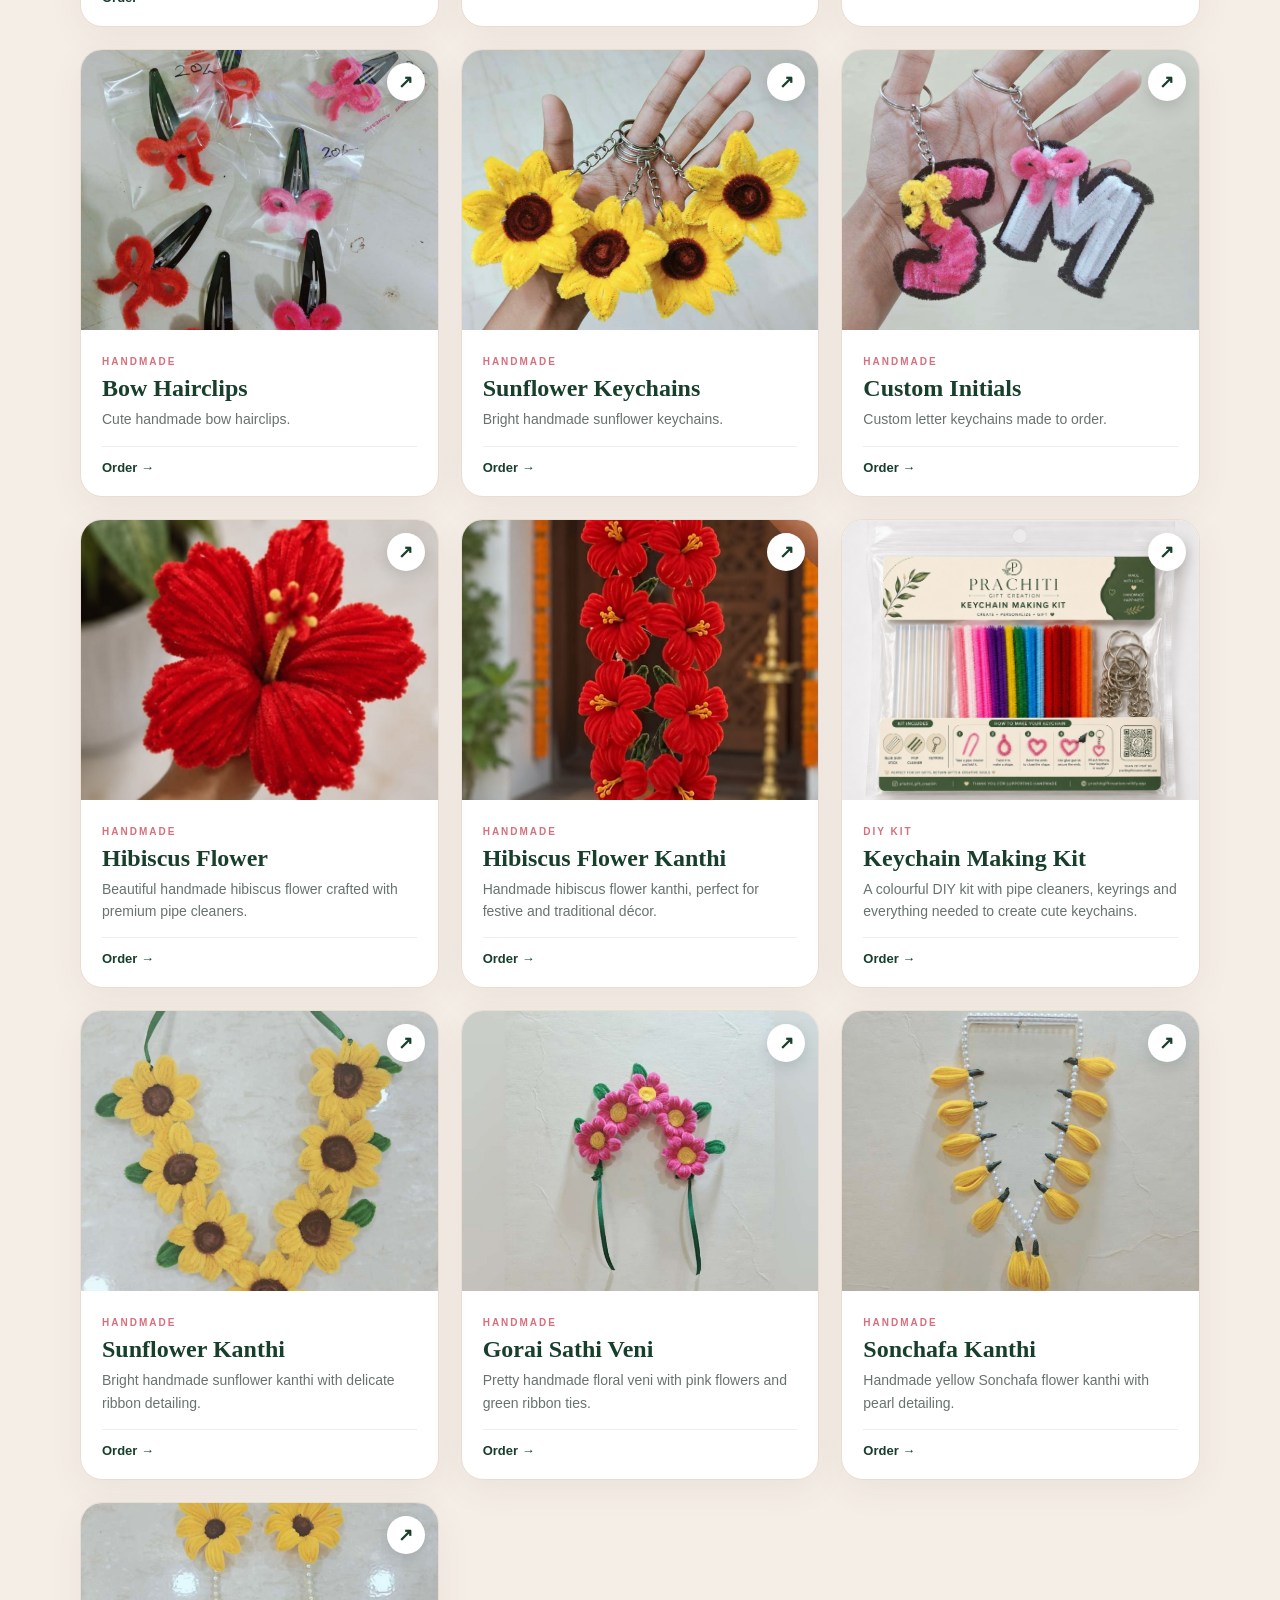
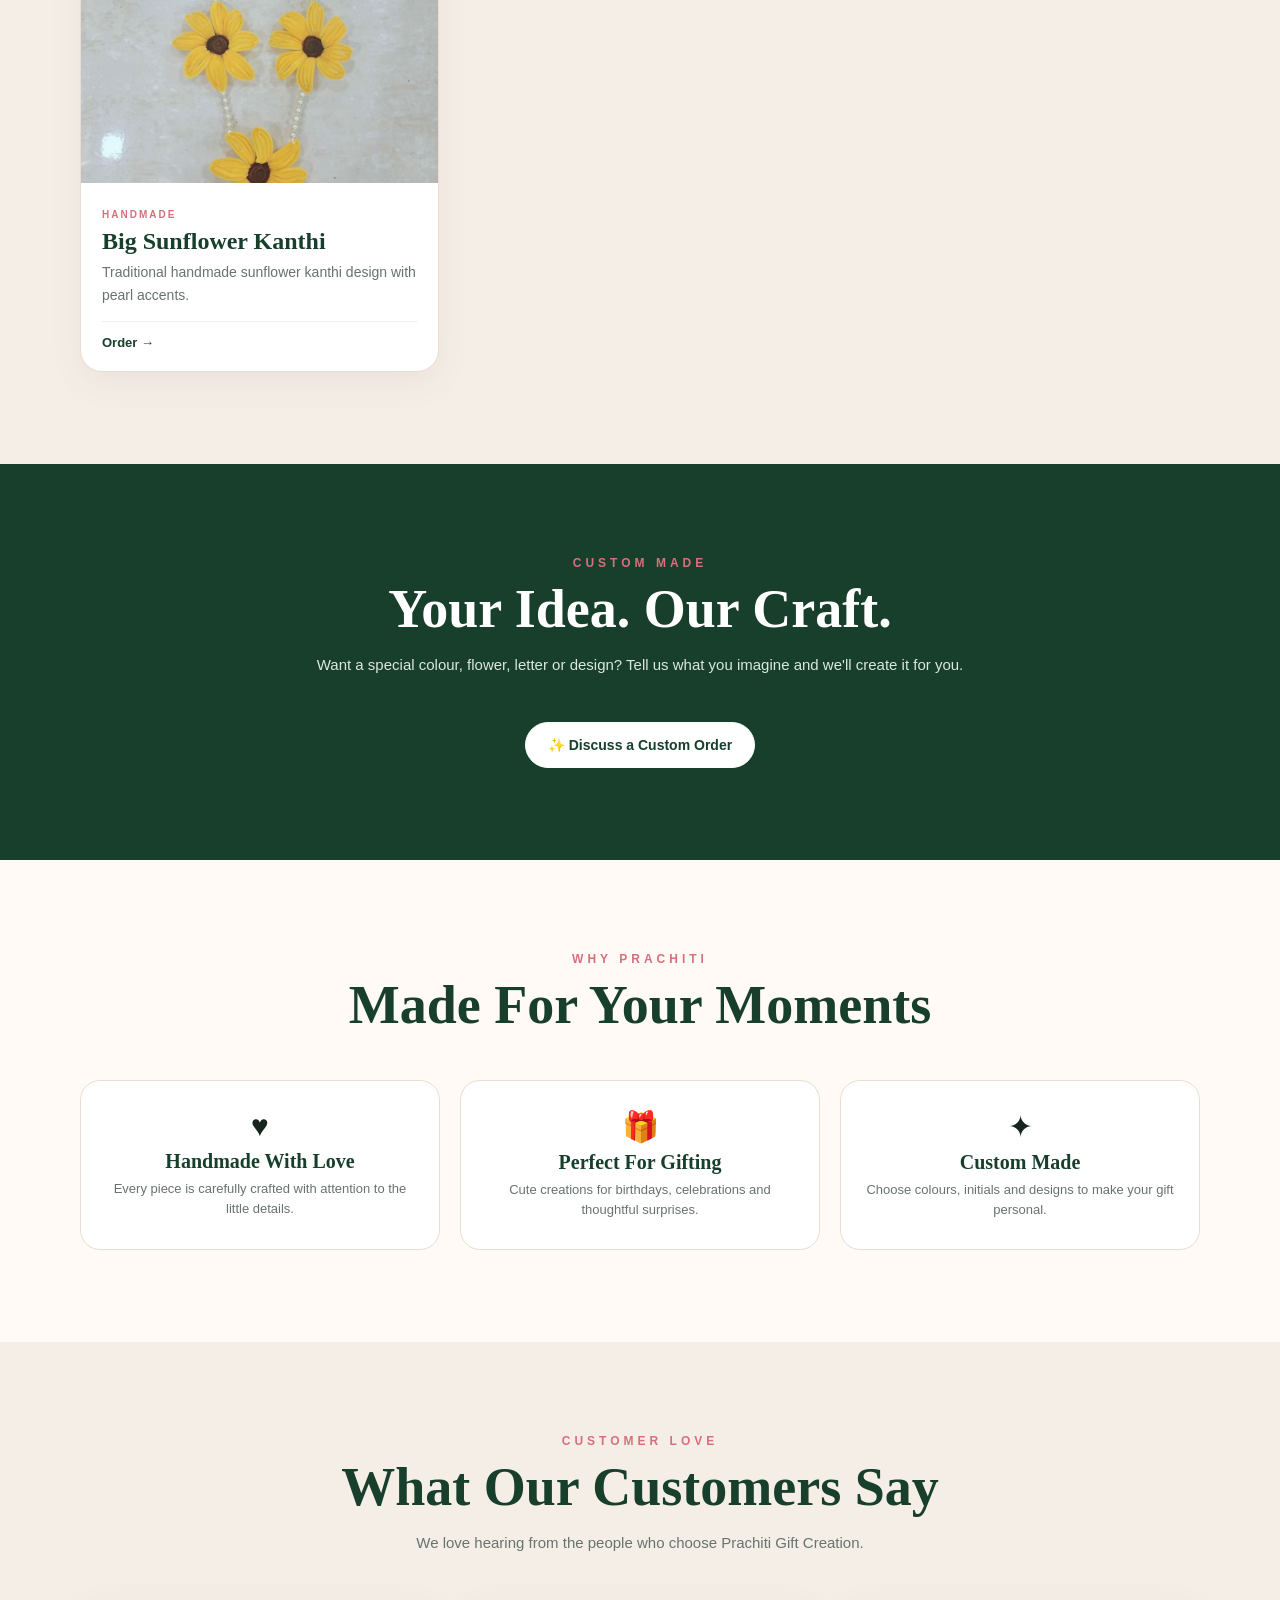
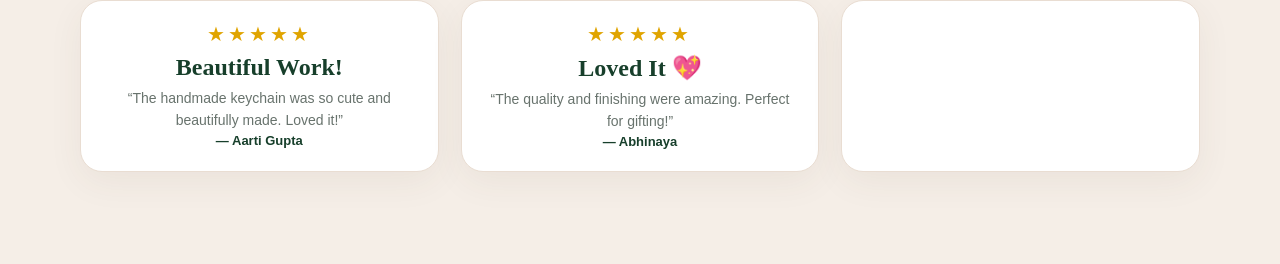
==== commit d515f441: "Update index.html" ====
--- a/index.html
+++ b/index.html
@@ -4,71 +4,105 @@
 <meta charset="utf-8">
 <meta name="viewport" content="width=device-width,initial-scale=1">
 <meta name="theme-color" content="#173f2b">
+
 <title>Prachiti Gift Creation — Handmade With Love</title>
-<meta name="description" content="Prachiti Gift Creation — handmade keychains, hairclips and custom gifts.">
+
+<meta name="description"
+content="Prachiti Gift Creation — handmade keychains, hairclips, flowers, kanthi and custom gifts.">
+
 <style>
-:root{--g:#173f2b;--g2:#2b6546;--p:#d86f7c;--cream:#fffaf5;--soft:#f5eee7;--ink:#16251d;--muted:#68736d;--line:#e9ddd2}
-*{box-sizing:border-box;margin:0;padding:0}
-html{scroll-behavior:smooth}
-body{background:var(--cream);color:var(--ink);font-family:Georgia,"Times New Roman",serif}
-a{text-decoration:none;color:inherit} button{font:inherit}
-.nav{position:fixed;top:0;left:0;right:0;z-index:50;background:#fffaf5e8;backdrop-filter:blur(16px);border-bottom:1px solid var(--line)}
-.nav-in{max-width:1180px;margin:auto;padding:14px 22px;display:flex;align-items:center;justify-content:space-between}
-.logo{font-size:23px;font-weight:700;letter-spacing:3px;color:var(--g)} .logo b{color:var(--p)}
-.links{display:flex;gap:26px;font:700 13px Arial,sans-serif;color:#435149} .links a:hover{color:var(--p)}
-.hero{max-width:1180px;margin:auto;min-height:100vh;padding:118px 22px 70px;display:grid;grid-template-columns:1fr 1fr;gap:54px;align-items:center}
-.kicker{font:700 12px Arial,sans-serif;letter-spacing:4px;text-transform:uppercase;color:var(--p)}
-h1{font-size:clamp(54px,8vw,96px);line-height:.9;color:var(--g);margin:18px 0}
-.hero h1 span{display:block;font-size:.48em;letter-spacing:5px;color:var(--p);line-height:1.4;margin-top:10px}
-.hero p{max-width:570px;font:17px/1.75 Arial,sans-serif;color:var(--muted);margin:22px 0 28px}
-.actions{display:flex;gap:12px;flex-wrap:wrap}
-.btn{display:inline-flex;align-items:center;justify-content:center;padding:14px 22px;border-radius:999px;border:1px solid var(--g);font:700 14px Arial,sans-serif;transition:.25s}
-.btn:hover{transform:translateY(-3px);box-shadow:0 10px 25px #173f2b20}
-.primary{background:var(--g);color:#fff}
-.hero-frame{border:8px solid #fff;border-radius:32px;overflow:hidden;box-shadow:0 25px 70px #4d3b2b25;position:relative}
-.hero-frame img{display:block;width:100%;aspect-ratio:4/3;object-fit:cover}
-.hero-label{position:absolute;left:20px;bottom:20px;background:white;border-radius:999px;padding:11px 16px;color:var(--g);font-weight:bold;box-shadow:0 8px 25px #0002}
-section{padding:92px 22px} .soft{background:var(--soft)} .inner{max-width:1120px;margin:auto}
-.heading{text-align:center;margin-bottom:44px} .heading h2{font-size:clamp(36px,5vw,54px);color:var(--g);margin-top:8px}
-.heading p{max-width:650px;margin:12px auto;font:15px/1.7 Arial,sans-serif;color:var(--muted)}
-.grid{display:grid;grid-template-columns:repeat(3,1fr);gap:22px}
-.product-card{background:#fff;border:1px solid var(--line);border-radius:22px;overflow:hidden;box-shadow:0 10px 35px #4d3b2b10;transition:.3s}
-.product-card:hover{transform:translateY(-7px);box-shadow:0 18px 45px #4d3b2b20}
-.photo-btn{border:0;width:100%;height:280px;padding:0;background:#eee;display:block;position:relative;cursor:pointer;overflow:hidden}
-.photo-btn img{width:100%;height:100%;object-fit:cover;display:block;transition:.4s} .product-card:hover .photo-btn img{transform:scale(1.04)}
-.zoom{position:absolute;right:13px;top:13px;background:#fffdd;border-radius:50%;width:38px;height:38px;display:grid;place-items:center;background:#fff;color:var(--g);box-shadow:0 5px 16px #0002;font:bold 18px Arial}
-.product-info{padding:21px} .pill{font:700 10px Arial,sans-serif;letter-spacing:2px;color:var(--p)}
-.product-info h3{font-size:24px;color:var(--g);margin:6px 0}
-.product-info p{font:14px/1.6 Arial,sans-serif;color:var(--muted);min-height:67px}
-.product-bottom{margin-top:15px;padding-top:13px;border-top:1px solid #eee;display:flex;align-items:center;justify-content:space-between}
-.price-note{font:700 12px Arial,sans-serif;color:#7a817d} .mini-order{font:700 13px Arial,sans-serif;color:var(--g)}
-.custom{background:var(--g);color:#fff;text-align:center} .custom h2{color:#fff}
-.custom p{max-width:660px;margin:12px auto 25px;color:#dce8df;font:15px/1.7 Arial,sans-serif}
-.custom .primary{background:#fff;color:var(--g);border-color:#fff}
-.features{display:grid;grid-template-columns:repeat(3,1fr);gap:20px}
-.feature{text-align:center;padding:28px 20px;border:1px solid var(--line);border-radius:20px;background:#fff}
-.ico{font-size:30px;margin-bottom:7px} .feature h3{color:var(--g);font-size:20px;margin-bottom:6px}
-.feature p{font:13px/1.6 Arial,sans-serif;color:var(--muted)}
-.contact-box{max-width:850px;margin:auto;padding:45px;text-align:center;border:1px solid var(--line);border-radius:28px;background:linear-gradient(135deg,#fff,#f7efe8)}
-.phone{font-size:clamp(30px,5vw,48px);font-weight:bold;color:var(--g);margin:10px 0}
-footer{background:#102d1f;color:#dce8df;text-align:center;padding:34px 20px;font:13px Arial,sans-serif} footer strong{font:700 21px Georgia,serif;color:#fff}
-.sticky-wa{position:fixed;right:18px;bottom:18px;z-index:45;background:#1fa463;color:#fff;border-radius:999px;padding:14px 19px;font:700 14px Arial,sans-serif;box-shadow:0 12px 30px #0003}
-.lightbox{position:fixed;inset:0;background:#000b;z-index:100;display:none;align-items:center;justify-content:center;padding:20px}
-.lightbox.show{display:flex} .lightbox img{max-width:94vw;max-height:88vh;object-fit:contain;border-radius:15px;box-shadow:0 20px 70px #0008}
-.close{position:fixed;right:18px;top:15px;width:45px;height:45px;border:0;border-radius:50%;background:#fff;color:#173f2b;font-size:28px;cursor:pointer}
-@media(max-width:850px){.hero{grid-template-columns:1fr;gap:30px}.grid{grid-template-columns:1fr 1fr}.features{grid-template-columns:1fr}.links{display:none}}
-@media(max-width:560px){.grid{grid-template-columns:1fr}section{padding:70px 16px}.hero{padding-left:16px;padding-right:16px}.photo-btn{height:300px}.product-info p{min-height:auto}.sticky-wa{left:16px;right:16px;text-align:center}}
-      .review-card{text-align:center}
-.stars{color:#e0a400;font:20px Arial,sans-serif;letter-spacing:3px;margin-bottom:8px}
-.review-card strong{font:700 13px Arial,sans-serif;color:var(--g)}
-      .search-btn{
+:root{
+  --g:#173f2b;
+  --g2:#2b6546;
+  --p:#d86f7c;
+  --cream:#fffaf5;
+  --soft:#f5eee7;
+  --ink:#16251d;
+  --muted:#68736d;
+  --line:#e9ddd2;
+}
+
+*{
+  box-sizing:border-box;
+  margin:0;
+  padding:0;
+}
+
+html{
+  scroll-behavior:smooth;
+}
+
+body{
+  background:var(--cream);
+  color:var(--ink);
+  font-family:Georgia,"Times New Roman",serif;
+}
+
+a{
+  text-decoration:none;
+  color:inherit;
+}
+
+button{
+  font:inherit;
+}
+
+/* NAVBAR */
+
+.nav{
+  position:fixed;
+  top:0;
+  left:0;
+  right:0;
+  z-index:50;
+  background:#fffaf5ee;
+  backdrop-filter:blur(16px);
+  border-bottom:1px solid var(--line);
+}
+
+.nav-in{
+  max-width:1180px;
+  margin:auto;
+  padding:14px 22px;
+  display:flex;
+  align-items:center;
+  justify-content:space-between;
+}
+
+.logo{
+  font-size:23px;
+  font-weight:700;
+  letter-spacing:3px;
+  color:var(--g);
+}
+
+.logo b{
+  color:var(--p);
+}
+
+.links{
+  display:flex;
+  align-items:center;
+  gap:22px;
+  font:700 13px Arial,sans-serif;
+  color:#435149;
+}
+
+.links a:hover{
+  color:var(--p);
+}
+
+.search-btn{
   border:0;
   background:none;
   cursor:pointer;
-  font-size:18px;
+  font-size:19px;
   color:var(--g);
-      }
-      .search-box{
+}
+
+/* SEARCH */
+
+.search-box{
   position:fixed;
   top:70px;
   right:20px;
@@ -102,300 +136,1238 @@
   cursor:pointer;
 }
 
+/* HERO */
+
+.hero{
+  max-width:1180px;
+  margin:auto;
+  min-height:100vh;
+  padding:118px 22px 70px;
+  display:grid;
+  grid-template-columns:1fr 1fr;
+  gap:54px;
+  align-items:center;
+}
+
+.kicker{
+  font:700 12px Arial,sans-serif;
+  letter-spacing:4px;
+  text-transform:uppercase;
+  color:var(--p);
+}
+
+h1{
+  font-size:clamp(54px,8vw,96px);
+  line-height:.9;
+  color:var(--g);
+  margin:18px 0;
+}
+
+.hero h1 span{
+  display:block;
+  font-size:.48em;
+  letter-spacing:5px;
+  color:var(--p);
+  line-height:1.4;
+  margin-top:10px;
+}
+
+.hero p{
+  max-width:570px;
+  font:17px/1.75 Arial,sans-serif;
+  color:var(--muted);
+  margin:22px 0 28px;
+}
+
+.actions{
+  display:flex;
+  gap:12px;
+  flex-wrap:wrap;
+}
+
+.btn{
+  display:inline-flex;
+  align-items:center;
+  justify-content:center;
+  padding:14px 22px;
+  border-radius:999px;
+  border:1px solid var(--g);
+  font:700 14px Arial,sans-serif;
+  transition:.25s;
+}
+
+.btn:hover{
+  transform:translateY(-3px);
+  box-shadow:0 10px 25px #173f2b20;
+}
+
+.primary{
+  background:var(--g);
+  color:#fff;
+}
+
+.hero-frame{
+  border:8px solid #fff;
+  border-radius:32px;
+  overflow:hidden;
+  box-shadow:0 25px 70px #4d3b2b25;
+  position:relative;
+}
+
+.hero-frame img{
+  display:block;
+  width:100%;
+  aspect-ratio:4/3;
+  object-fit:cover;
+}
+
+.hero-label{
+  position:absolute;
+  left:20px;
+  bottom:20px;
+  background:white;
+  border-radius:999px;
+  padding:11px 16px;
+  color:var(--g);
+  font-weight:bold;
+  box-shadow:0 8px 25px #0002;
+}
+
+/* SECTIONS */
+
+section{
+  padding:92px 22px;
+}
+
+.soft{
+  background:var(--soft);
+}
+
+.inner{
+  max-width:1120px;
+  margin:auto;
+}
+
+.heading{
+  text-align:center;
+  margin-bottom:44px;
+}
+
+.heading h2{
+  font-size:clamp(36px,5vw,54px);
+  color:var(--g);
+  margin-top:8px;
+}
+
+.heading p{
+  max-width:650px;
+  margin:12px auto;
+  font:15px/1.7 Arial,sans-serif;
+  color:var(--muted);
+}
+
+/* PRODUCTS */
+
+.grid{
+  display:grid;
+  grid-template-columns:repeat(3,1fr);
+  gap:22px;
+}
+
+.product-card{
+  background:#fff;
+  border:1px solid var(--line);
+  border-radius:22px;
+  overflow:hidden;
+  box-shadow:0 10px 35px #4d3b2b10;
+  transition:.3s;
+}
+
+.product-card:hover{
+  transform:translateY(-7px);
+  box-shadow:0 18px 45px #4d3b2b20;
+}
+
+.photo-btn{
+  border:0;
+  width:100%;
+  height:280px;
+  padding:0;
+  background:#eee;
+  display:block;
+  position:relative;
+  cursor:pointer;
+  overflow:hidden;
+}
+
+.photo-btn img{
+  width:100%;
+  height:100%;
+  object-fit:cover;
+  display:block;
+  transition:.4s;
+}
+
+.product-card:hover .photo-btn img{
+  transform:scale(1.04);
+}
+
+.zoom{
+  position:absolute;
+  right:13px;
+  top:13px;
+  background:#fff;
+  border-radius:50%;
+  width:38px;
+  height:38px;
+  display:grid;
+  place-items:center;
+  color:var(--g);
+  box-shadow:0 5px 16px #0002;
+  font:bold 18px Arial;
+}
+
+.product-info{
+  padding:21px;
+}
+
+.pill{
+  font:700 10px Arial,sans-serif;
+  letter-spacing:2px;
+  color:var(--p);
+}
+
+.product-info h3{
+  font-size:24px;
+  color:var(--g);
+  margin:6px 0;
+}
+
+.product-info p{
+  font:14px/1.6 Arial,sans-serif;
+  color:var(--muted);
+}
+
+.product-bottom{
+  margin-top:15px;
+  padding-top:13px;
+  border-top:1px solid #eee;
+  display:flex;
+  align-items:center;
+  justify-content:space-between;
+}
+
+.mini-order{
+  font:700 13px Arial,sans-serif;
+  color:var(--g);
+}
+
+/* CUSTOM */
+
+.custom{
+  background:var(--g);
+  color:#fff;
+  text-align:center;
+}
+
+.custom h2{
+  color:#fff;
+}
+
+.custom p{
+  max-width:660px;
+  margin:12px auto 25px;
+  color:#dce8df;
+  font:15px/1.7 Arial,sans-serif;
+}
+
+.custom .primary{
+  background:#fff;
+  color:var(--g);
+  border-color:#fff;
+}
+
+/* FEATURES */
+
+.features{
+  display:grid;
+  grid-template-columns:repeat(3,1fr);
+  gap:20px;
+}
+
+.feature{
+  text-align:center;
+  padding:28px 20px;
+  border:1px solid var(--line);
+  border-radius:20px;
+  background:#fff;
+}
+
+.ico{
+  font-size:30px;
+  margin-bottom:7px;
+}
+
+.feature h3{
+  color:var(--g);
+  font-size:20px;
+  margin-bottom:6px;
+}
+
+.feature p{
+  font:13px/1.6 Arial,sans-serif;
+  color:var(--muted);
+}
+
+/* REVIEWS */
+
+.review-card{
+  text-align:center;
+}
+
+.stars{
+  color:#e0a400;
+  font:20px Arial,sans-serif;
+  letter-spacing:3px;
+  margin-bottom:8px;
+}
+
+.review-card strong{
+  font:700 13px Arial,sans-serif;
+  color:var(--g);
+}
+
+/* CONTACT */
+
+.contact-box{
+  max-width:850px;
+  margin:auto;
+  padding:45px;
+  text-align:center;
+  border:1px solid var(--line);
+  border-radius:28px;
+  background:linear-gradient(135deg,#fff,#f7efe8);
+}
+
+.phone{
+  font-size:clamp(30px,5vw,48px);
+  font-weight:bold;
+  color:var(--g);
+  margin:10px 0;
+}
+
+/* FOOTER */
+
+footer{
+  background:#102d1f;
+  color:#dce8df;
+  text-align:center;
+  padding:34px 20px;
+  font:13px Arial,sans-serif;
+}
+
+footer strong{
+  font:700 21px Georgia,serif;
+  color:#fff;
+}
+
+/* WHATSAPP */
+
+.sticky-wa{
+  position:fixed;
+  left:18px;
+  right:18px;
+  bottom:18px;
+  z-index:45;
+  background:#1fa463;
+  color:#fff;
+  border-radius:999px;
+  padding:14px 19px;
+  text-align:center;
+  font:700 14px Arial,sans-serif;
+  box-shadow:0 12px 30px #0003;
+}
+
+/* LIGHTBOX */
+
+.lightbox{
+  position:fixed;
+  inset:0;
+  background:#000b;
+  z-index:100;
+  display:none;
+  align-items:center;
+  justify-content:center;
+  padding:20px;
+}
+
+.lightbox.show{
+  display:flex;
+}
+
+.lightbox img{
+  max-width:94vw;
+  max-height:88vh;
+  object-fit:contain;
+  border-radius:15px;
+  box-shadow:0 20px 70px #0008;
+}
+
+.close{
+  position:fixed;
+  right:18px;
+  top:15px;
+  width:45px;
+  height:45px;
+  border:0;
+  border-radius:50%;
+  background:#fff;
+  color:var(--g);
+  font-size:28px;
+  cursor:pointer;
+}
+
+/* MOBILE */
+
 @media(max-width:850px){
-  .links{display:flex;gap:12px}
-  .links a{display:none}
-  .search-btn{display:block}
+
+  .hero{
+    grid-template-columns:1fr;
+    gap:30px;
+  }
+
+  .grid{
+    grid-template-columns:1fr 1fr;
+  }
+
+  .features{
+    grid-template-columns:1fr;
+  }
+
+  .links{
+    gap:12px;
+  }
+
+  .links a{
+    display:none;
+  }
+
+}
+
+@media(max-width:560px){
+
+  .grid{
+    grid-template-columns:1fr;
+  }
+
+  section{
+    padding:70px 16px;
+  }
+
+  .hero{
+    padding-left:16px;
+    padding-right:16px;
+  }
+
+  .photo-btn{
+    height:300px;
+  }
+
+  .contact-box{
+    padding:30px 20px;
+  }
+
+  .search-box{
+    left:15px;
+    right:15px;
+  }
+
+  .search-box input{
+    width:100%;
+  }
+
 }
 </style>
 </head>
+
 <body>
-<nav class="nav"><div class="nav-in">
-<a class="logo" href="#home">Prachiti <b>♥</b></a>
+
+<!-- NAVBAR -->
+
+<nav class="nav">
+<div class="nav-in">
+
+<a class="logo" href="#home">
+Prachiti <b>♥</b>
+</a>
+
 <div class="links">
+
 <a href="#home">Home</a>
 <a href="#products">Products</a>
 <a href="#custom">Custom Orders</a>
+<a href="#reviews">Reviews</a>
 <a href="#contact">Contact</a>
 <a href="feedback.html">Feedback</a>
+
 <button class="search-btn" onclick="openSearch()">🔍</button>
-</div></nav>
+
+</div>
+</div>
+</nav>
+
+
+<!-- SEARCH -->
+
 <div class="search-box" id="searchBox">
-  <input type="text" id="searchInput" placeholder="Search products..." oninput="searchProducts()">
-  <button onclick="searchSite()">🔍</button>
+
+<input
+type="text"
+id="searchInput"
+placeholder="Search products..."
+oninput="searchProducts()">
+
 <button onclick="closeSearch()">×</button>
-</div>
-      
+
+</div>
+
+
 <main id="home">
+
+
+<!-- HERO -->
+
 <section class="hero">
+
 <div>
-<div class="kicker">Handmade • Personal • Beautiful</div>
-<h1>Gift<br>Creation <span>Made With Love</span></h1>
-<p>Beautiful, cute and customized handmade creations crafted from premium pipe cleaners. Pick a design, choose your colours, or share your own idea.</p>
+
+<div class="kicker">
+Handmade • Personal • Beautiful
+</div>
+
+<h1>
+Gift<br>
+Creation
+<span>Made With Love</span>
+</h1>
+
+<p>
+Beautiful, cute and customized handmade creations crafted from premium pipe cleaners.
+Pick a design, choose your colours, or share your own idea.
+</p>
+
 <div class="actions">
-<a class="btn primary" href="https://wa.me/917506834231?text=Hi%20Prachiti%20Gift%20Creation!%20I%20want%20to%20place%20an%20order." target="_blank">💬 Order on WhatsApp</a>
-<a class="btn" href="#products">Explore Collection</a>
-</div>
-</div>
-<div class="hero-frame"><img src="images/product-1.jpg" alt="Prachiti flower keychains"><div class="hero-label">♥ Handmade just for you</div></div>
+
+<a
+class="btn primary"
+href="https://wa.me/917506834231?text=Hi%20Prachiti%20Gift%20Creation!%20I%20want%20to%20place%20an%20order."
+target="_blank">
+💬 Order on WhatsApp
+</a>
+
+<a class="btn" href="#products">
+Explore Collection
+</a>
+
+</div>
+
+</div>
+
+
+<div class="hero-frame">
+
+<img
+src="images/product-1.jpg"
+alt="Prachiti flower keychains">
+
+<div class="hero-label">
+♥ Handmade just for you
+</div>
+
+</div>
+
 </section>
 
+
+<!-- PRODUCTS -->
+
 <section class="soft" id="products">
+
 <div class="inner">
-<div class="heading"><div class="kicker">Our Products</div><h2>Little Gifts, Big Smiles</h2><p>Real product photos from Prachiti. Tap any photo to see it bigger.</p></div>
-<div class="grid"><article class="product-card">
-      <button class="photo-btn" onclick="openLightbox('images/product-1.jpg','Flower Keychain')">
-        <img src="images/product-1.jpg" alt="Flower Keychain" loading="lazy"><span class="zoom">↗</span>
-      </button>
-      <div class="product-info">
-        <span class="pill">HANDMADE</span><h3>Flower Keychain</h3>
-        <p>Colourful handmade flower keychains. Personalise colours and details to make it yours.</p>
-        <div class="product-bottom">
-          <a class="mini-order" href="https://wa.me/917506834231?text=Hi%20Prachiti!%20I%20want%20to%20order%20Flower%20Keychain." target="_blank">Order →</a>
-        </div>
-      </div>
-    </article>
+
+<div class="heading">
+
+<div class="kicker">Our Products</div>
+
+<h2>Little Gifts, Big Smiles</h2>
+
+<p>
+Real product photos from Prachiti.
+Tap any photo to see it bigger.
+</p>
+
+</div>
+
+
+<div class="grid">
+
+
+<!-- PRODUCT 1 -->
+
 <article class="product-card">
-      <button class="photo-btn" onclick="openLightbox('images/product-2.jpg','Initial Keychains')">
-        <img src="images/product-2.jpg" alt="Initial Keychains" loading="lazy"><span class="zoom">↗</span>
-      </button>
-      <div class="product-info">
-        <span class="pill">HANDMADE</span><h3>Initial Keychains</h3>
-        <p>Personalized letter keychains with cute bows. Personalise colours and details to make it yours.</p>
-        <div class="product-bottom">
-          <a class="mini-order" href="https://wa.me/917506834231?text=Hi%20Prachiti!%20I%20want%20to%20order%20Initial%20Keychains." target="_blank">Order →</a>
-        </div>
-      </div>
-    </article>
+
+<button class="photo-btn"
+onclick="openLightbox('images/product-1.jpg')">
+
+<img src="images/product-1.jpg"
+alt="Flower Keychain"
+loading="lazy">
+
+<span class="zoom">↗</span>
+
+</button>
+
+<div class="product-info">
+
+<span class="pill">HANDMADE</span>
+
+<h3>Flower Keychain</h3>
+
+<p>
+Colourful handmade flower keychains.
+Personalise colours and details to make it yours.
+</p>
+
+<div class="product-bottom">
+
+<a class="mini-order"
+href="https://wa.me/917506834231?text=Hi%20Prachiti!%20I%20want%20to%20order%20Flower%20Keychain."
+target="_blank">
+Order →
+</a>
+
+</div>
+</div>
+</article>
+
+
+<!-- PRODUCT 2 -->
+
 <article class="product-card">
-      <button class="photo-btn" onclick="openLightbox('images/product-3.jpg','Flower Hairclips')">
-        <img src="images/product-3.jpg" alt="Flower Hairclips" loading="lazy"><span class="zoom">↗</span>
-      </button>
-      <div class="product-info">
-        <span class="pill">HANDMADE</span><h3>Flower Hairclips</h3>
-        <p>Handmade flower hairclips for everyday style. Personalise colours and details to make it yours.</p>
-        <div class="product-bottom">
-          <a class="mini-order" href="https://wa.me/917506834231?text=Hi%20Prachiti!%20I%20want%20to%20order%20Flower%20Hairclips." target="_blank">Order →</a>
-        </div>
-      </div>
-    </article>
+
+<button class="photo-btn"
+onclick="openLightbox('images/product-2.jpg')">
+
+<img src="images/product-2.jpg"
+alt="Initial Keychains"
+loading="lazy">
+
+<span class="zoom">↗</span>
+
+</button>
+
+<div class="product-info">
+
+<span class="pill">HANDMADE</span>
+
+<h3>Initial Keychains</h3>
+
+<p>
+Personalized letter keychains with cute bows.
+</p>
+
+<div class="product-bottom">
+
+<a class="mini-order"
+href="https://wa.me/917506834231?text=Hi%20Prachiti!%20I%20want%20to%20order%20Initial%20Keychains."
+target="_blank">
+Order →
+</a>
+
+</div>
+</div>
+</article>
+
+
+<!-- PRODUCT 3 -->
+
 <article class="product-card">
-      <button class="photo-btn" onclick="openLightbox('images/product-4.jpg','Bow Hairclips')">
-        <img src="images/product-4.jpg" alt="Bow Hairclips" loading="lazy"><span class="zoom">↗</span>
-      </button>
-      <div class="product-info">
-        <span class="pill">HANDMADE</span><h3>Bow Hairclips</h3>
-        <p>Cute handmade bow hairclips. Personalise colours and details to make it yours.</p>
-        <div class="product-bottom">
-          <a class="mini-order" href="https://wa.me/917506834231?text=Hi%20Prachiti!%20I%20want%20to%20order%20Bow%20Hairclips." target="_blank">Order →</a>
-        </div>
-      </div>
-    </article>
+
+<button class="photo-btn"
+onclick="openLightbox('images/product-3.jpg')">
+
+<img src="images/product-3.jpg"
+alt="Flower Hairclips"
+loading="lazy">
+
+<span class="zoom">↗</span>
+
+</button>
+
+<div class="product-info">
+
+<span class="pill">HANDMADE</span>
+
+<h3>Flower Hairclips</h3>
+
+<p>
+Handmade flower hairclips for everyday style.
+</p>
+
+<div class="product-bottom">
+
+<a class="mini-order"
+href="https://wa.me/917506834231?text=Hi%20Prachiti!%20I%20want%20to%20order%20Flower%20Hairclips."
+target="_blank">
+Order →
+</a>
+
+</div>
+</div>
+</article>
+
+
+<!-- PRODUCT 4 -->
+
 <article class="product-card">
-      <button class="photo-btn" onclick="openLightbox('images/product-5.jpg','Sunflower Keychains')">
-        <img src="images/product-5.jpg" alt="Sunflower Keychains" loading="lazy"><span class="zoom">↗</span>
-      </button>
-      <div class="product-info">
-        <span class="pill">HANDMADE</span><h3>Sunflower Keychains</h3>
-        <p>Bright handmade sunflower keychains. Personalise colours and details to make it yours.</p>
-        <div class="product-bottom">
-          <a class="mini-order" href="https://wa.me/917506834231?text=Hi%20Prachiti!%20I%20want%20to%20order%20Sunflower%20Keychains." target="_blank">Order →</a>
-        </div>
-      </div>
-    </article>
+
+<button class="photo-btn"
+onclick="openLightbox('images/product-4.jpg')">
+
+<img src="images/product-4.jpg"
+alt="Bow Hairclips"
+loading="lazy">
+
+<span class="zoom">↗</span>
+
+</button>
+
+<div class="product-info">
+
+<span class="pill">HANDMADE</span>
+
+<h3>Bow Hairclips</h3>
+
+<p>
+Cute handmade bow hairclips.
+</p>
+
+<div class="product-bottom">
+
+<a class="mini-order"
+href="https://wa.me/917506834231?text=Hi%20Prachiti!%20I%20want%20to%20order%20Bow%20Hairclips."
+target="_blank">
+Order →
+</a>
+
+</div>
+</div>
+</article>
+
+
+<!-- PRODUCT 5 -->
+
 <article class="product-card">
-      <button class="photo-btn" onclick="openLightbox('images/product-6.jpg','Custom Initials')">
-        <img src="images/product-6.jpg" alt="Custom Initials" loading="lazy"><span class="zoom">↗</span>
-      </button>
-      <div class="product-info">
-        <span class="pill">HANDMADE</span><h3>Custom Initials</h3>
-        <p>Custom letter keychains made to order. Personalise colours and details to make it yours.</p>
-        <div class="product-bottom">
-          <a class="mini-order" href="https://wa.me/917506834231?text=Hi%20Prachiti!%20I%20want%20to%20order%20Custom%20Initials." target="_blank">Order →</a>
-        </div>
-      </div>
-    </article>
+
+<button class="photo-btn"
+onclick="openLightbox('images/product-5.jpg')">
+
+<img src="images/product-5.jpg"
+alt="Sunflower Keychains"
+loading="lazy">
+
+<span class="zoom">↗</span>
+
+</button>
+
+<div class="product-info">
+
+<span class="pill">HANDMADE</span>
+
+<h3>Sunflower Keychains</h3>
+
+<p>
+Bright handmade sunflower keychains.
+</p>
+
+<div class="product-bottom">
+
+<a class="mini-order"
+href="https://wa.me/917506834231?text=Hi%20Prachiti!%20I%20want%20to%20order%20Sunflower%20Keychains."
+target="_blank">
+Order →
+</a>
+
+</div>
+</div>
+</article>
+
+
+<!-- PRODUCT 6 -->
+
 <article class="product-card">
-      <button class="photo-btn" onclick="openLightbox('images/hibiscus-flower.jpg','Hibiscus Flower')">
-        <img src="images/hibiscus-flower.jpg" alt="Hibiscus Flower" loading="lazy"><span class="zoom">↗</span>
-      </button>
-      <div class="product-info">
-        <span class="pill">HANDMADE</span><h3>Hibiscus Flower</h3>
-        <p>Beautiful handmade hibiscus flower crafted with premium pipe cleaners.</p>
-        <div class="product-bottom"><a class="mini-order" href="https://wa.me/917506834231?text=Hi%20Prachiti!%20I%20want%20to%20order%20Hibiscus%20Flower." target="_blank">Order →</a></div>
-      </div>
-    </article>
+
+<button class="photo-btn"
+onclick="openLightbox('images/product-6.jpg')">
+
+<img src="images/product-6.jpg"
+alt="Custom Initials"
+loading="lazy">
+
+<span class="zoom">↗</span>
+
+</button>
+
+<div class="product-info">
+
+<span class="pill">HANDMADE</span>
+
+<h3>Custom Initials</h3>
+
+<p>
+Custom letter keychains made to order.
+</p>
+
+<div class="product-bottom">
+
+<a class="mini-order"
+href="https://wa.me/917506834231?text=Hi%20Prachiti!%20I%20want%20to%20order%20Custom%20Initials."
+target="_blank">
+Order →
+</a>
+
+</div>
+</div>
+</article>
+
+
+<!-- PRODUCT 7 -->
+
 <article class="product-card">
-      <button class="photo-btn" onclick="openLightbox('images/red-flower-toran.jpg','Red Flower Toran')">
-        <img src="images/red-flower-toran.jpg" alt="Red Flower Toran" loading="lazy"><span class="zoom">↗</span>
-      </button>
-      <div class="product-info">
-        <span class="pill">HANDMADE</span><h3>Hibiscus Flower Kanthi</h3>
-        <p>Handmade hibiscus flower kanthi, perfect for festive & traditional décor.</p>
-        <div class="product-bottom"><a class="mini-order" href="https://wa.me/917506834231?text=Hi%20Prachiti!%20I%20want%20to%20order%20Red%20Flower%20Toran." target="_blank">Order →</a></div>
-      </div>
-    </article>
+
+<button class="photo-btn"
+onclick="openLightbox('images/hibiscus-flower.jpg')">
+
+<img src="images/hibiscus-flower.jpg"
+alt="Hibiscus Flower"
+loading="lazy">
+
+<span class="zoom">↗</span>
+
+</button>
+
+<div class="product-info">
+
+<span class="pill">HANDMADE</span>
+
+<h3>Hibiscus Flower</h3>
+
+<p>
+Beautiful handmade hibiscus flower crafted with premium pipe cleaners.
+</p>
+
+<div class="product-bottom">
+
+<a class="mini-order"
+href="https://wa.me/917506834231?text=Hi%20Prachiti!%20I%20want%20to%20order%20Hibiscus%20Flower."
+target="_blank">
+Order →
+</a>
+
+</div>
+</div>
+</article>
+
+
+<!-- PRODUCT 8 -->
+
 <article class="product-card">
-      <button class="photo-btn" onclick="openLightbox('images/keychain-making-kit.png','Keychain Making Kit')">
-        <img src="images/keychain-making-kit.png" alt="Keychain Making Kit" loading="lazy"><span class="zoom">↗</span>
-      </button>
-      <div class="product-info">
-        <span class="pill">DIY KIT</span><h3>Keychain Making Kit</h3>
-        <p>A colourful DIY kit with pipe cleaners, keyrings and everything needed to create cute keychains.</p>
-        <div class="product-bottom"><a class="mini-order" href="https://wa.me/917506834231?text=Hi%20Prachiti!%20I%20want%20to%20order%20Keychain%20Making%20Kit." target="_blank">Order →</a></div>
-      </div>
-    </article>
+
+<button class="photo-btn"
+onclick="openLightbox('images/red-flower-toran.jpg')">
+
+<img src="images/red-flower-toran.jpg"
+alt="Hibiscus Flower Kanthi"
+loading="lazy">
+
+<span class="zoom">↗</span>
+
+</button>
+
+<div class="product-info">
+
+<span class="pill">HANDMADE</span>
+
+<h3>Hibiscus Flower Kanthi</h3>
+
+<p>
+Handmade hibiscus flower kanthi,
+perfect for festive and traditional décor.
+</p>
+
+<div class="product-bottom">
+
+<a class="mini-order"
+href="https://wa.me/917506834231?text=Hi%20Prachiti!%20I%20want%20to%20order%20Hibiscus%20Flower%20Kanthi."
+target="_blank">
+Order →
+</a>
+
+</div>
+</div>
+</article>
+
+
+<!-- PRODUCT 9 -->
+
 <article class="product-card">
-      <button class="photo-btn" onclick="openLightbox('images/sunflower-kanthi.jpg','Sunflower Kanthi')">
-        <img src="images/sunflower-kanthi.jpg" alt="Sunflower Kanthi" loading="lazy"><span class="zoom">↗</span>
-      </button>
-      <div class="product-info">
-        <span class="pill">HANDMADE</span><h3>Sunflower Kanthi</h3>
-        <p>Bright handmade sunflower kanthi with delicate ribbon detailing.</p>
-        <div class="product-bottom"><a class="mini-order" href="https://wa.me/917506834231?text=Hi%20Prachiti!%20I%20want%20to%20order%20Sunflower%20Kanthi." target="_blank">Order →</a></div>
-      </div>
-    </article>
+
+<button class="photo-btn"
+onclick="openLightbox('images/keychain-making-kit.png')">
+
+<img src="images/keychain-making-kit.png"
+alt="Keychain Making Kit"
+loading="lazy">
+
+<span class="zoom">↗</span>
+
+</button>
+
+<div class="product-info">
+
+<span class="pill">DIY KIT</span>
+
+<h3>Keychain Making Kit</h3>
+
+<p>
+A colourful DIY kit with pipe cleaners,
+keyrings and everything needed to create cute keychains.
+</p>
+
+<div class="product-bottom">
+
+<a class="mini-order"
+href="https://wa.me/917506834231?text=Hi%20Prachiti!%20I%20want%20to%20order%20Keychain%20Making%20Kit."
+target="_blank">
+Order →
+</a>
+
+</div>
+</div>
+</article>
+
+
+<!-- PRODUCT 10 -->
+
 <article class="product-card">
-      <button class="photo-btn" onclick="openLightbox('images/gorai-sathi-veni.jpg','Gorai Sathi Veni')">
-        <img src="images/gorai-sathi-veni.jpg" alt="Gorai Sathi Veni" loading="lazy"><span class="zoom">↗</span>
-      </button>
-      <div class="product-info">
-        <span class="pill">HANDMADE</span><h3>Gorai Sathi Veni</h3>
-        <p>Pretty handmade floral veni with pink flowers and green ribbon ties.</p>
-        <div class="product-bottom"><a class="mini-order" href="https://wa.me/917506834231?text=Hi%20Prachiti!%20I%20want%20to%20order%20Gorai%20Sathi%20Veni." target="_blank">Order →</a></div>
-      </div>
-    </article>
+
+<button class="photo-btn"
+onclick="openLightbox('images/sunflower-kanthi.jpg')">
+
+<img src="images/sunflower-kanthi.jpg"
+alt="Sunflower Kanthi"
+loading="lazy">
+
+<span class="zoom">↗</span>
+
+</button>
+
+<div class="product-info">
+
+<span class="pill">HANDMADE</span>
+
+<h3>Sunflower Kanthi</h3>
+
+<p>
+Bright handmade sunflower kanthi with delicate ribbon detailing.
+</p>
+
+<div class="product-bottom">
+
+<a class="mini-order"
+href="https://wa.me/917506834231?text=Hi%20Prachiti!%20I%20want%20to%20order%20Sunflower%20Kanthi."
+target="_blank">
+Order →
+</a>
+
+</div>
+</div>
+</article>
+
+
+<!-- PRODUCT 11 -->
+
 <article class="product-card">
-      <button class="photo-btn" onclick="openLightbox('images/sonchafa-kanthi.jpg','Sonchafa Kanthi')">
-        <img src="images/sonchafa-kanthi.jpg" alt="Sonchafa Kanthi" loading="lazy"><span class="zoom">↗</span>
-      </button>
-      <div class="product-info">
-        <span class="pill">HANDMADE</span><h3>Sonchafa Kanthi</h3>
-        <p>Handmade yellow Sonchafa flower kanthi with pearl detailing.</p>
-        <div class="product-bottom"><a class="mini-order" href="https://wa.me/917506834231?text=Hi%20Prachiti!%20I%20want%20to%20order%20Sonchafa%20Kanthi." target="_blank">Order →</a></div>
-      </div>
-    </article>
+
+<button class="photo-btn"
+onclick="openLightbox('images/gorai-sathi-veni.jpg')">
+
+<img src="images/gorai-sathi-veni.jpg"
+alt="Gorai Sathi Veni"
+loading="lazy">
+
+<span class="zoom">↗</span>
+
+</button>
+
+<div class="product-info">
+
+<span class="pill">HANDMADE</span>
+
+<h3>Gorai Sathi Veni</h3>
+
+<p>
+Pretty handmade floral veni with pink flowers and green ribbon ties.
+</p>
+
+<div class="product-bottom">
+
+<a class="mini-order"
+href="https://wa.me/917506834231?text=Hi%20Prachiti!%20I%20want%20to%20order%20Gorai%20Sathi%20Veni."
+target="_blank">
+Order →
+</a>
+
+</div>
+</div>
+</article>
+
+
+<!-- PRODUCT 12 -->
+
 <article class="product-card">
-      <button class="photo-btn" onclick="openLightbox('images/sonchafa-flower-kanthi.jpg','Sonchafa Flower Kanthi')">
-        <img src="images/sonchafa-flower-kanthi.jpg" alt="Sonchafa Flower Kanthi" loading="lazy"><span class="zoom">↗</span>
-      </button>
-      <div class="product-info">
-        <span class="pill">HANDMADE</span><h3>Big Sunflower Kanthi</h3>
-        <p>Traditional handmade sunflower kanthi design with pearl accents.</p>
-        <div class="product-bottom"><a class="mini-order" href="https://wa.me/917506834231?text=Hi%20Prachiti!%20I%20want%20to%20order%20Sonchafa%20Flower%20Kanthi." target="_blank">Order →</a></div>
-      </div>
-    </article></div>
+
+<button class="photo-btn"
+onclick="openLightbox('images/sonchafa-kanthi.jpg')">
+
+<img src="images/sonchafa-kanthi.jpg"
+alt="Sonchafa Kanthi"
+loading="lazy">
+
+<span class="zoom">↗</span>
+
+</button>
+
+<div class="product-info">
+
+<span class="pill">HANDMADE</span>
+
+<h3>Sonchafa Kanthi</h3>
+
+<p>
+Handmade yellow Sonchafa flower kanthi with pearl detailing.
+</p>
+
+<div class="product-bottom">
+
+<a class="mini-order"
+href="https://wa.me/917506834231?text=Hi%20Prachiti!%20I%20want%20to%20order%20Sonchafa%20Kanthi."
+target="_blank">
+Order →
+</a>
+
+</div>
+</div>
+</article>
+
+
+<!-- PRODUCT 13 -->
+
+<article class="product-card">
+
+<button class="photo-btn"
+onclick="openLightbox('images/sonchafa-flower-kanthi.jpg')">
+
+<img src="images/sonchafa-flower-kanthi.jpg"
+alt="Big Sunflower Kanthi"
+loading="lazy">
+
+<span class="zoom">↗</span>
+
+</button>
+
+<div class="product-info">
+
+<span class="pill">HANDMADE</span>
+
+<h3>Big Sunflower Kanthi</h3>
+
+<p>
+Traditional handmade sunflower kanthi design with pearl accents.
+</p>
+
+<div class="product-bottom">
+
+<a class="mini-order"
+href="https://wa.me/917506834231?text=Hi%20Prachiti!%20I%20want%20to%20order%20Big%20Sunflower%20Kanthi."
+target="_blank">
+Order →
+</a>
+
+</div>
+</div>
+</article>
+
+
+</div>
 </div>
 </section>
 
+
+<!-- CUSTOM ORDER -->
+
 <section class="custom" id="custom">
+
 <div class="inner">
-<div class="heading"><div class="kicker">Custom Made</div><h2>Your Idea. Our Craft.</h2><p>Want a special colour, flower, letter or design? Tell us what you imagine and we'll create it for you.</p></div>
-<a class="btn primary" href="https://wa.me/917506834231?text=Hi%20Prachiti!%20I%20have%20a%20custom%20gift%20idea." target="_blank">✨ Discuss a Custom Order</a>
+
+<div class="heading">
+
+<div class="kicker">Custom Made</div>
+
+<h2>Your Idea. Our Craft.</h2>
+
+<p>
+Want a special colour, flower, letter or design?
+Tell us what you imagine and we'll create it for you.
+</p>
+
+</div>
+
+<a
+class="btn primary"
+href="https://wa.me/917506834231?text=Hi%20Prachiti!%20I%20have%20a%20custom%20gift%20idea."
+target="_blank">
+
+✨ Discuss a Custom Order
+
+</a>
+
 </div>
 </section>
 
+
+<!-- FEATURES -->
+
 <section>
+
 <div class="inner">
-<div class="heading"><div class="kicker">Why Prachiti</div><h2>Made For Your Moments</h2></div>
+
+<div class="heading">
+
+<div class="kicker">Why Prachiti</div>
+
+<h2>Made For Your Moments</h2>
+
+</div>
+
+
 <div class="features">
-<div class="feature"><div class="ico">♥</div><h3>Handmade With Love</h3><p>Every piece is carefully crafted with attention to the little details.</p></div>
-<div class="feature"><div class="ico">🎁</div><h3>Perfect For Gifting</h3><p>Cute creations for birthdays, celebrations and thoughtful surprises.</p></div>
-<div class="feature"><div class="ico">✦</div><h3>Custom Made</h3><p>Choose colours, initials and designs to make your gift personal.</p></div>
-</div>
-</div>
-</section> <section class="soft" id="reviews">
+
+<div class="feature">
+
+<div class="ico">♥</div>
+
+<h3>Handmade With Love</h3>
+
+<p>
+Every piece is carefully crafted with attention to the little details.
+</p>
+
+</div>
+
+
+<div class="feature">
+
+<div class="ico">🎁</div>
+
+<h3>Perfect For Gifting</h3>
+
+<p>
+Cute creations for birthdays, celebrations and thoughtful surprises.
+</p>
+
+</div>
+
+
+<div class="feature">
+
+<div class="ico">✦</div>
+
+<h3>Custom Made</h3>
+
+<p>
+Choose colours, initials and designs to make your gift personal.
+</p>
+
+</div>
+
+</div>
+</div>
+</section>
+
+
+<!-- REVIEWS -->
+
+<section class="soft" id="reviews">
+
 <div class="inner">
+
 <div class="heading">
-  <div class="kicker">Customer Love</div>
-  <h2>What Our Customers Say</h2>
-  <p>We love hearing from the people who choose Prachiti Gift Creation.</p>
-</div>
+
+<div class="kicker">Customer Love</div>
+
+<h2>What Our Customers Say</h2>
+
+<p>
+We love hearing from the people who choose Prachiti Gift Creation.
+</p>
+
+</div>
+
 
 <div class="grid">
 
+
 <article class="product-card review-card">
-  <div class="product-info">
-    <div class="stars">★★★★★</div>
-    <h3>Beautiful Work!</h3>
-    <p>“The handmade keychain was so cute and beautifully made. Loved it!”</p>
-    <strong>— Aarti Gupta</strong>
-  </div>
-</article>
+
+<div class="product-info">
+
+<div class="stars">★★★★★</div>
+
+<h3>Beautiful Work!</h3>
+
+<p>
+“The handmade keychain was so cute and beautifully made. Loved it!”
+</p>
+
+<strong>— Aarti Gupta</strong>
+
+</div>
+
+</article>
+
 
 <article class="product-card review-card">
-  <div class="product-info">
-    <div class="stars">★★★★★</div>
-    <h3>Loved It 💖</h3>
-    <p>“The quality and finishing were amazing. Perfect for gifting!”</p>
-    <strong>— Abhinaya</strong>
-  </div>
-</article>
+
+<div class="product-info">
+
+<div class="stars">★★★★★</div>
+
+<h3>Loved It 💖</h3>
+
+<p>
+“The quality and finishing were amazing. Perfect for gifting!”
+</p>
+
+<strong>— Abhinaya</strong>
+
+</div>
+
+</article>
+
 
 <article class="product-card review-card">
-  <div class="product-info">
-    <div class="stars">★★★★★</div>
-    <h3>So Cute!</h3>
-    <p>“Loved the design and the handmade touch. Definitely recommended!”</p>
-    <strong>— Priyanka</strong>
-  </div>
-</article>
-
-</div>
-</div>
-</section>
-
-<section id="contact">
-<div class="contact-box">
-<div class="kicker">Contact Us</div>
-<h2 style="font-size:40px;color:var(--g);margin:8px 0">Let's Make Something Special</h2>
-<div class="phone">7506834231</div>
-<p style="font:14px Arial,sans-serif;color:var(--muted);margin-bottom:22px">Direct message on WhatsApp for orders & inquiries.</p>
-<a class="btn primary" href="https://wa.me/917506834231?text=Hi%20Prachiti%20Gift%20Creation!%20I%20would%20like%20to%20know%20more%20about%20your%20products." target="_blank">💬 Chat on WhatsApp</a>
-</div>
-</section>
-</main>
-
-<a class="sticky-wa" href="https://wa.me/917506834231?text=Hi%20Prachiti!%20I%20want%20to%20place%20an%20order." target="_blank">💬 WhatsApp Order</a>
-
-<div class="lightbox" id="lightbox" onclick="closeLightbox()">
-<button class="close" onclick="closeLightbox();event.stopPropagation()">×</button>
-<img id="lightbox-img" src="" alt="" onclick="event.stopPropagation()">
-</div>
-<script>
-function openLightbox(src, alt) {
-  document.getElementById('lightbox-img').src=src;
-  document.getElementById('lightbox-img').alt=alt;
-  document.getElementById('lightbox').classList.add('show');
-}
-function closeLightbox() { document.getElementById('lightbox').classList.remove('show'); }
-document.addEventListener('keydown',e=>{if(e.key==='Escape')closeLightbox();});
-</script>
-<footer><strong>Prachiti Gift Creation</strong><br>Handmade with love, just for you ♥</footer>
-      <script>
-function openSearch(){
-  document.getElementById("searchBox").classList.add("show");
-  document.getElementById("searchInput").focus();
-}
-
-function closeSearch(){
-  document.getElementById("searchBox").classList.remove("show");
-}
-
-function searchSite(){
-  const query = document.getElementById("searchInput").value.trim();
-
-  if(query === ""){
-    alert("Kuch search karo 😊");
-    return;
-  }
-
-  const found = window.find(query);
-
-  if(!found){
-    alert("Nahi mila 😅");
-  }
-}
-      </script>
-</body>
-</html>
+
+<div class="product-info">
+
+<div class="stars">
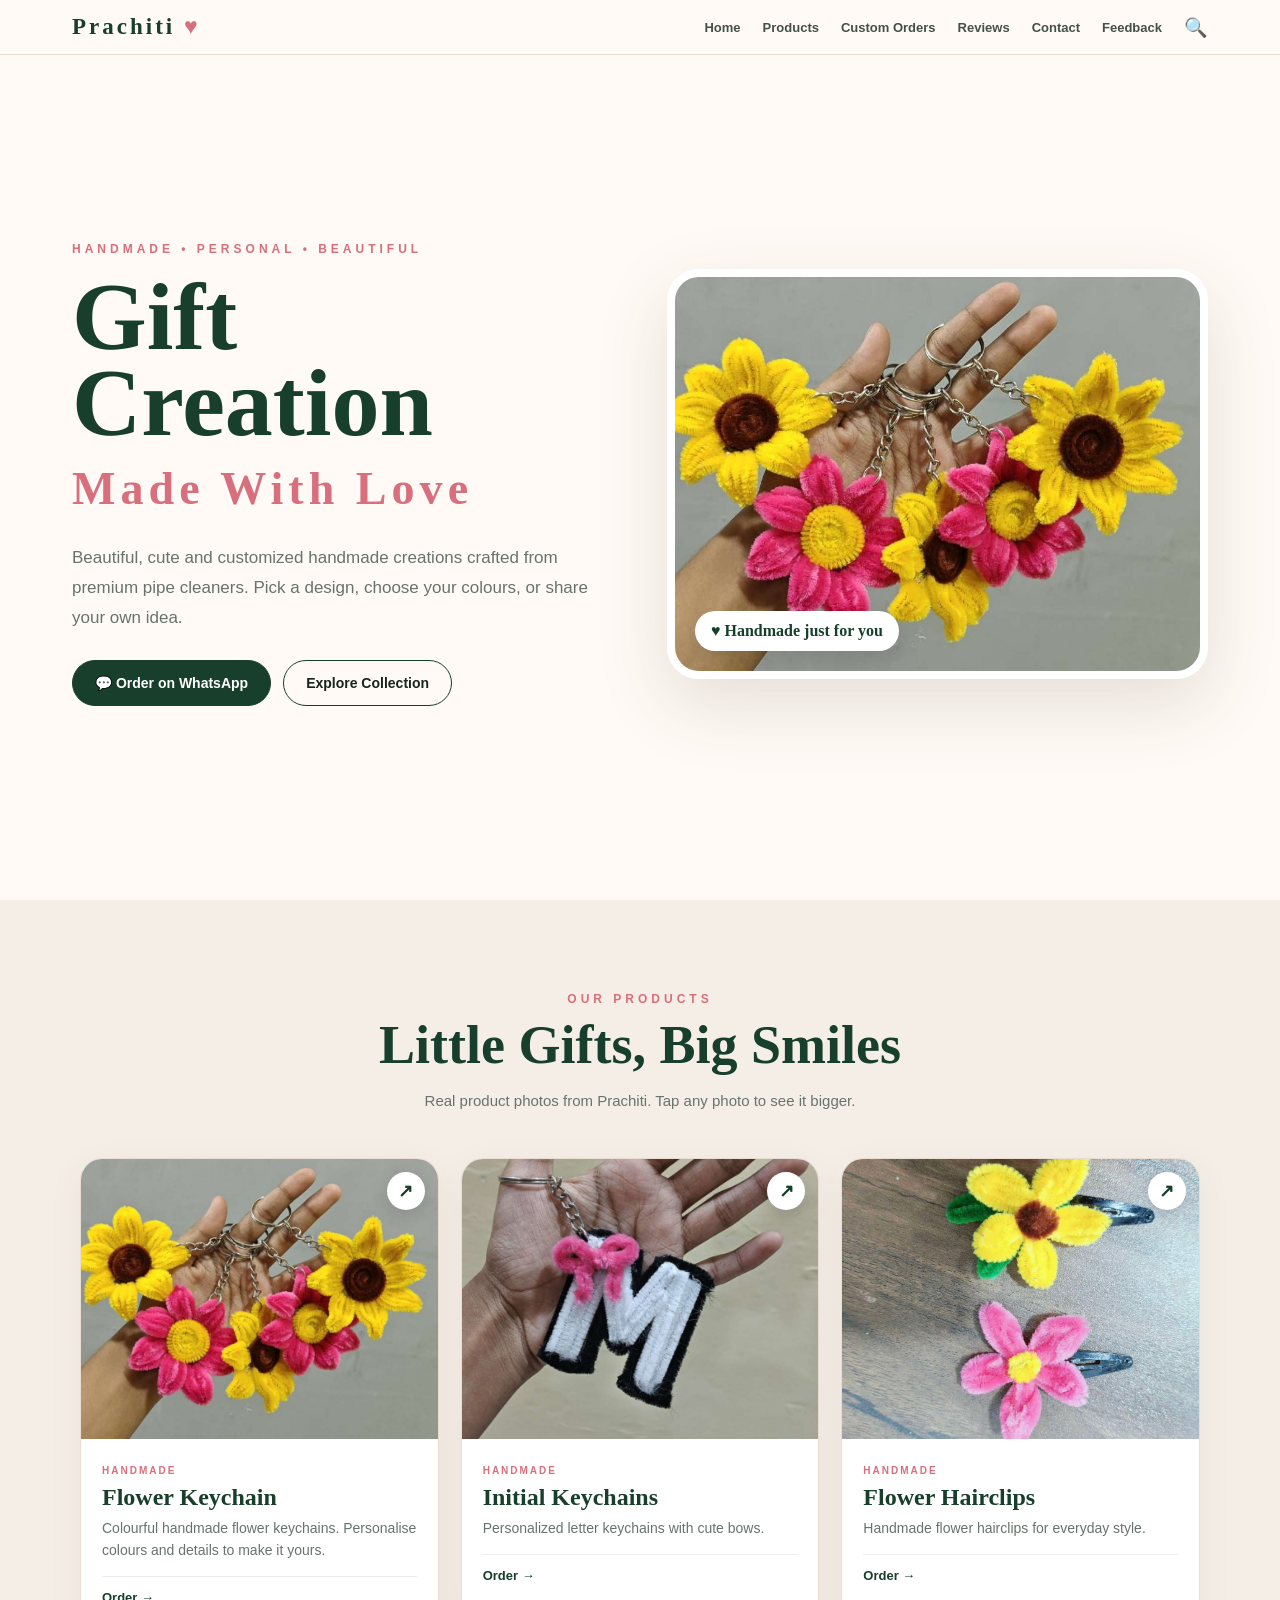
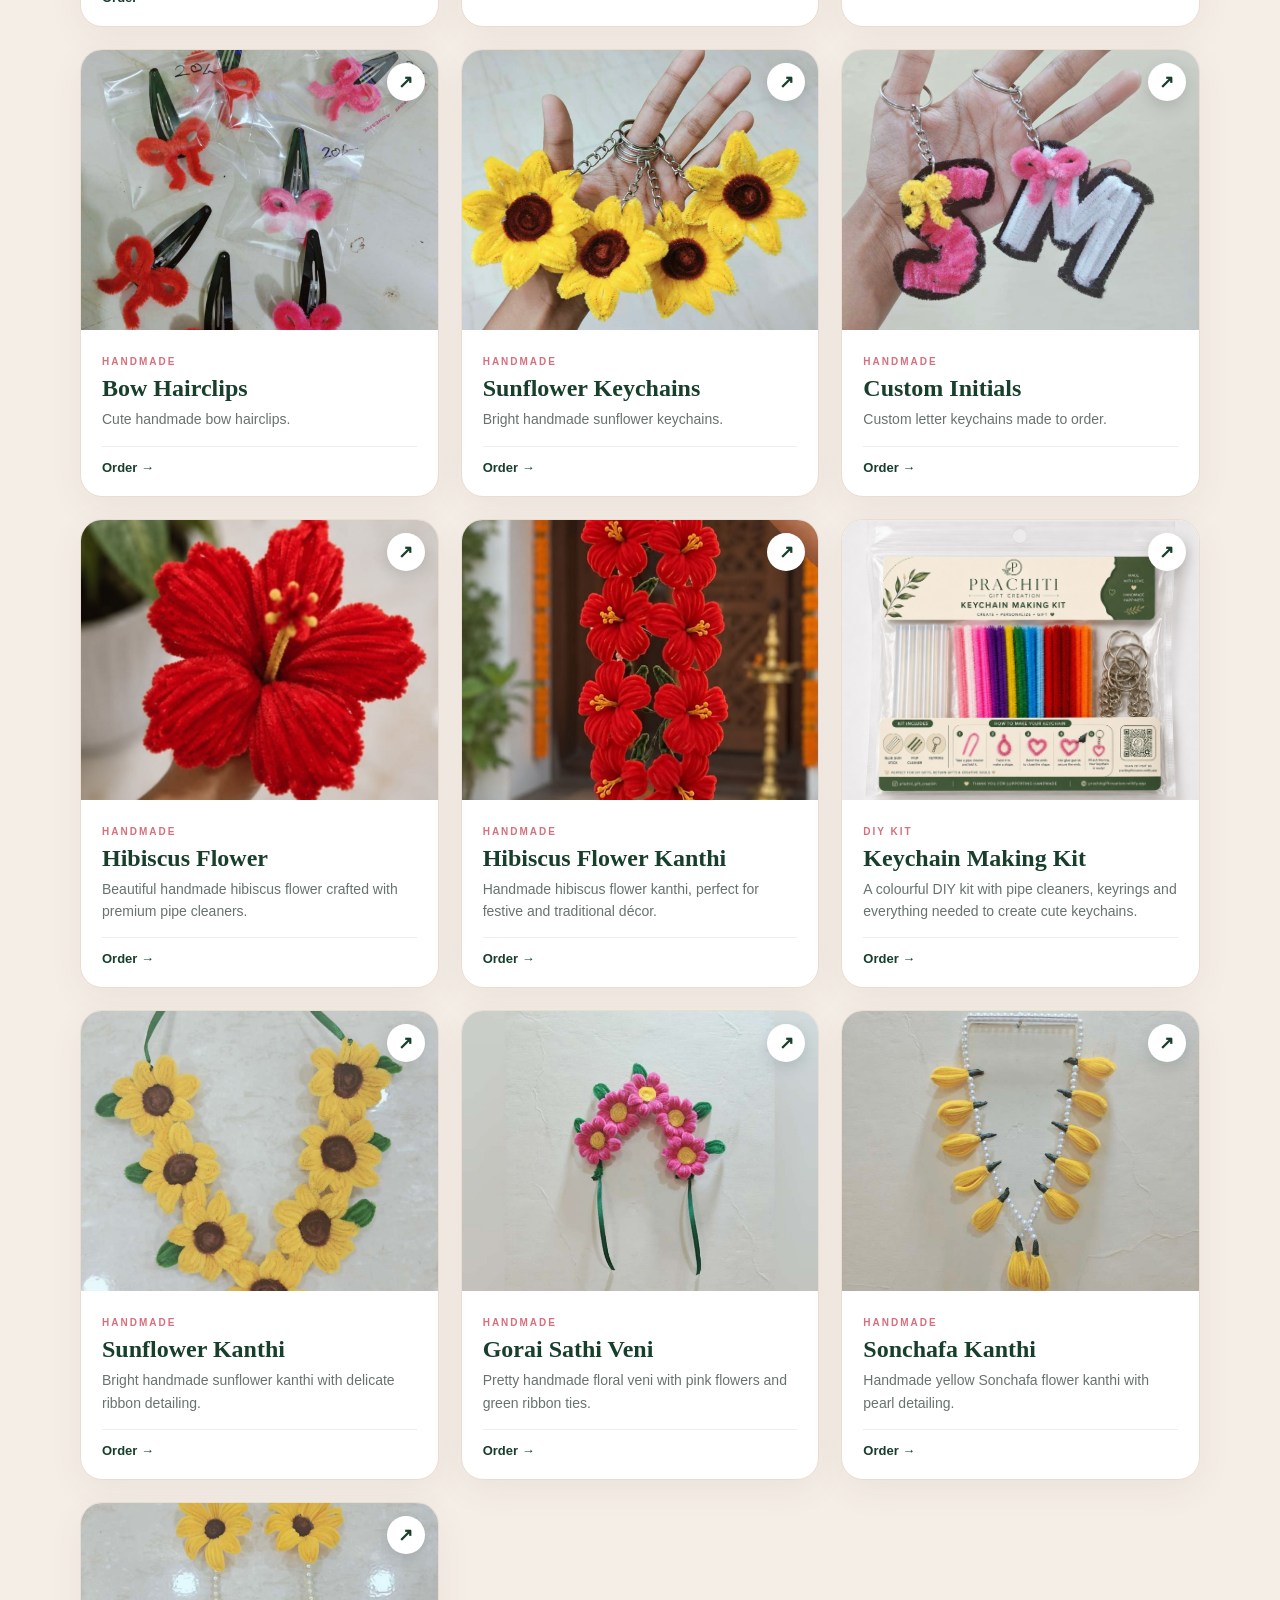
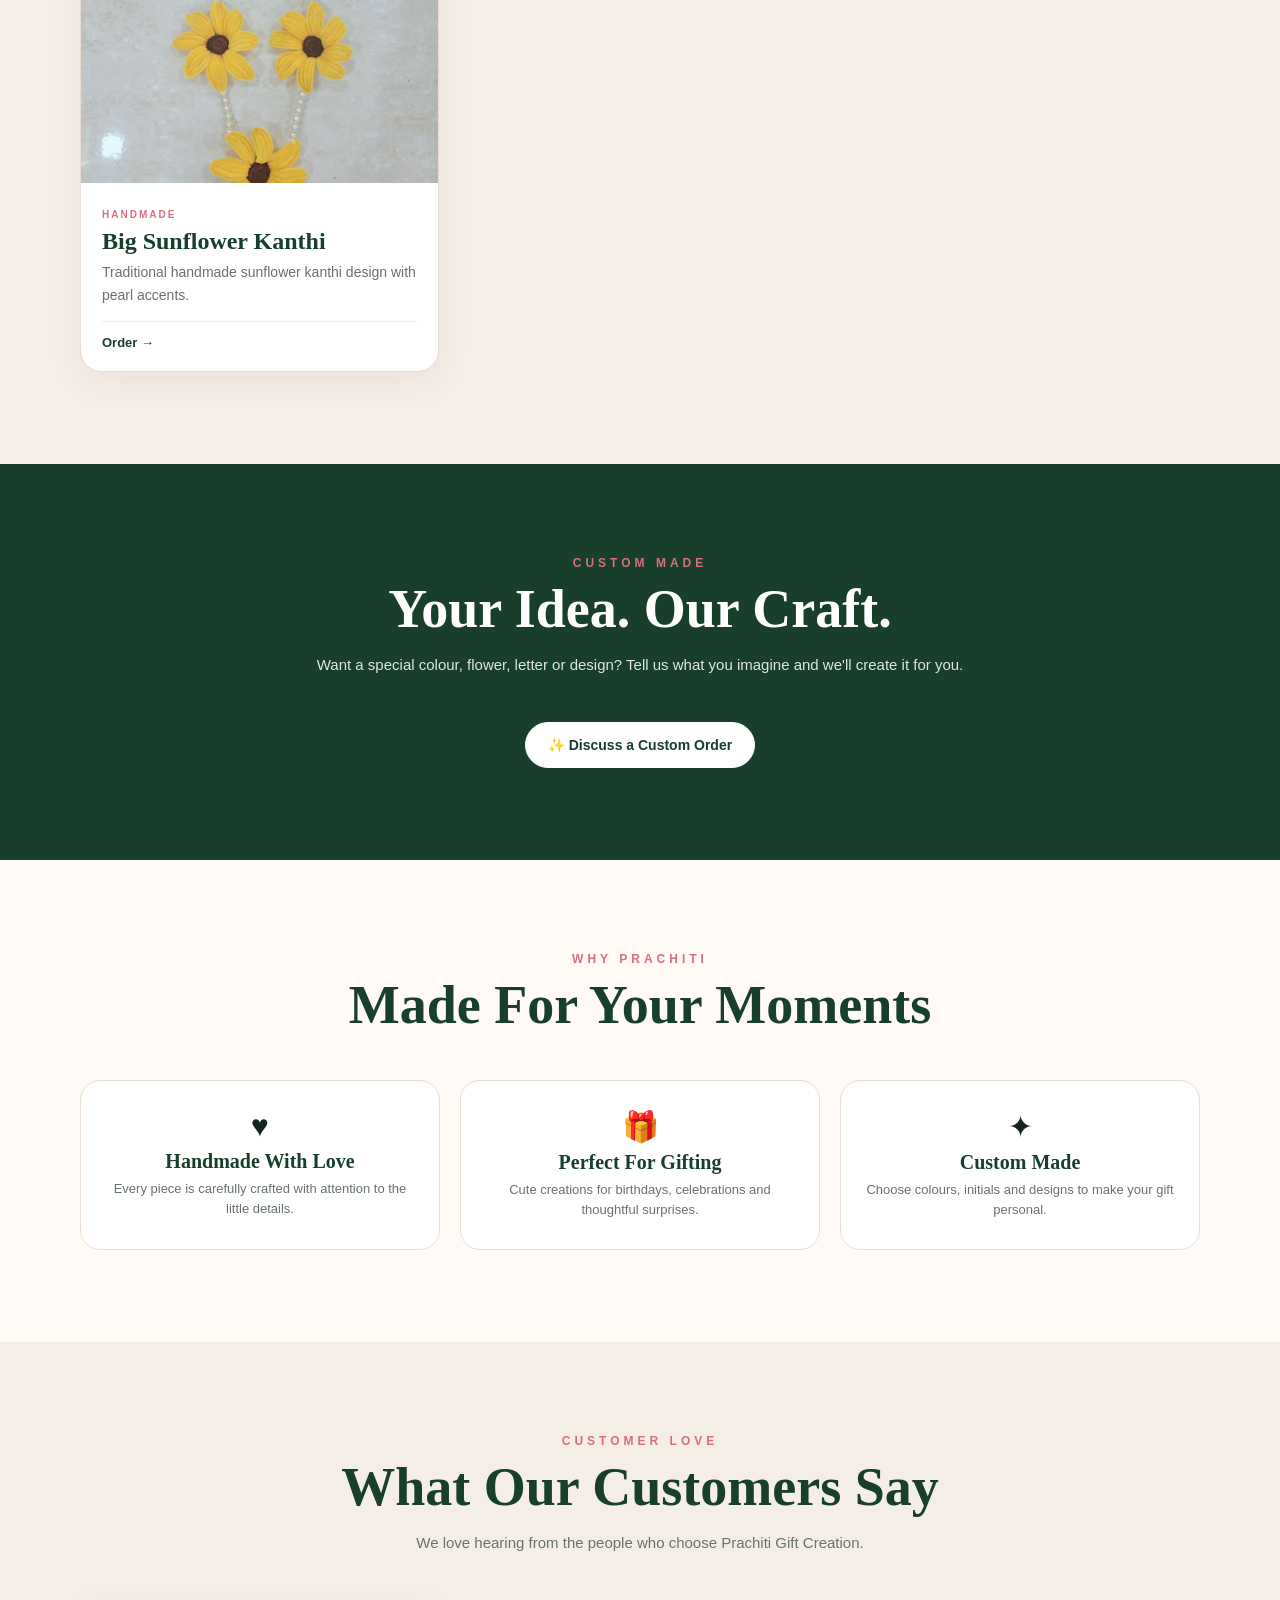
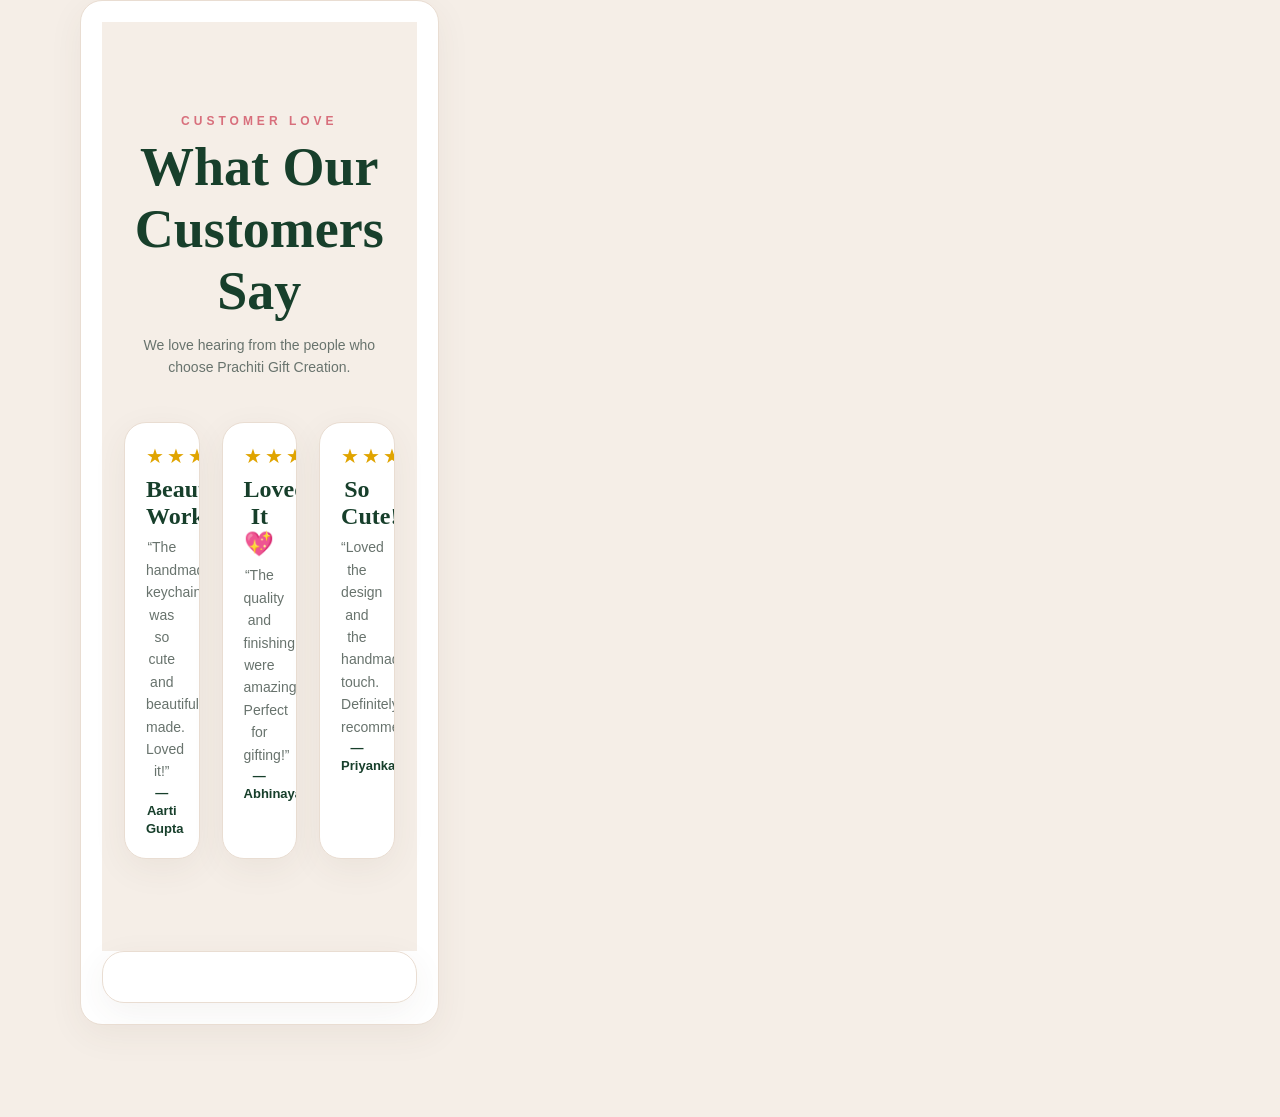
==== commit 40d21ca5: "Update index.html" ====
--- a/index.html
+++ b/index.html
@@ -1332,41 +1332,50 @@
 
 <div class="product-info">
 
-<div class="stars">★★★★★</div>
-
-<h3>Beautiful Work!</h3>
-
-<p>
-“The handmade keychain was so cute and beautifully made. Loved it!”
-</p>
-
-<strong>— Aarti Gupta</strong>
-
-</div>
-
-</article>
-
+<section class="soft" id="reviews">
+<div class="inner">
+
+<div class="heading">
+  <div class="kicker">Customer Love</div>
+  <h2>What Our Customers Say</h2>
+  <p>We love hearing from the people who choose Prachiti Gift Creation.</p>
+</div>
+
+<div class="grid">
 
 <article class="product-card review-card">
-
-<div class="product-info">
-
-<div class="stars">★★★★★</div>
-
-<h3>Loved It 💖</h3>
-
-<p>
-“The quality and finishing were amazing. Perfect for gifting!”
-</p>
-
-<strong>— Abhinaya</strong>
-
-</div>
-
-</article>
-
+  <div class="product-info">
+    <div class="stars">★★★★★</div>
+    <h3>Beautiful Work!</h3>
+    <p>“The handmade keychain was so cute and beautifully made. Loved it!”</p>
+    <strong>— Aarti Gupta</strong>
+  </div>
+</article>
 
 <article class="product-card review-card">
+  <div class="product-info">
+    <div class="stars">★★★★★</div>
+    <h3>Loved It 💖</h3>
+    <p>“The quality and finishing were amazing. Perfect for gifting!”</p>
+    <strong>— Abhinaya</strong>
+  </div>
+</article>
+
+<article class="product-card review-card">
+  <div class="product-info">
+    <div class="stars">★★★★★</div>
+    <h3>So Cute!</h3>
+    <p>“Loved the design and the handmade touch. Definitely recommended!”</p>
+    <strong>— Priyanka</strong>
+  </div>
+</article>
+
+</div>
+</div>
+</section>
+
+
+<article class="product-card review-card">
 
 <div class="product-info">
 
